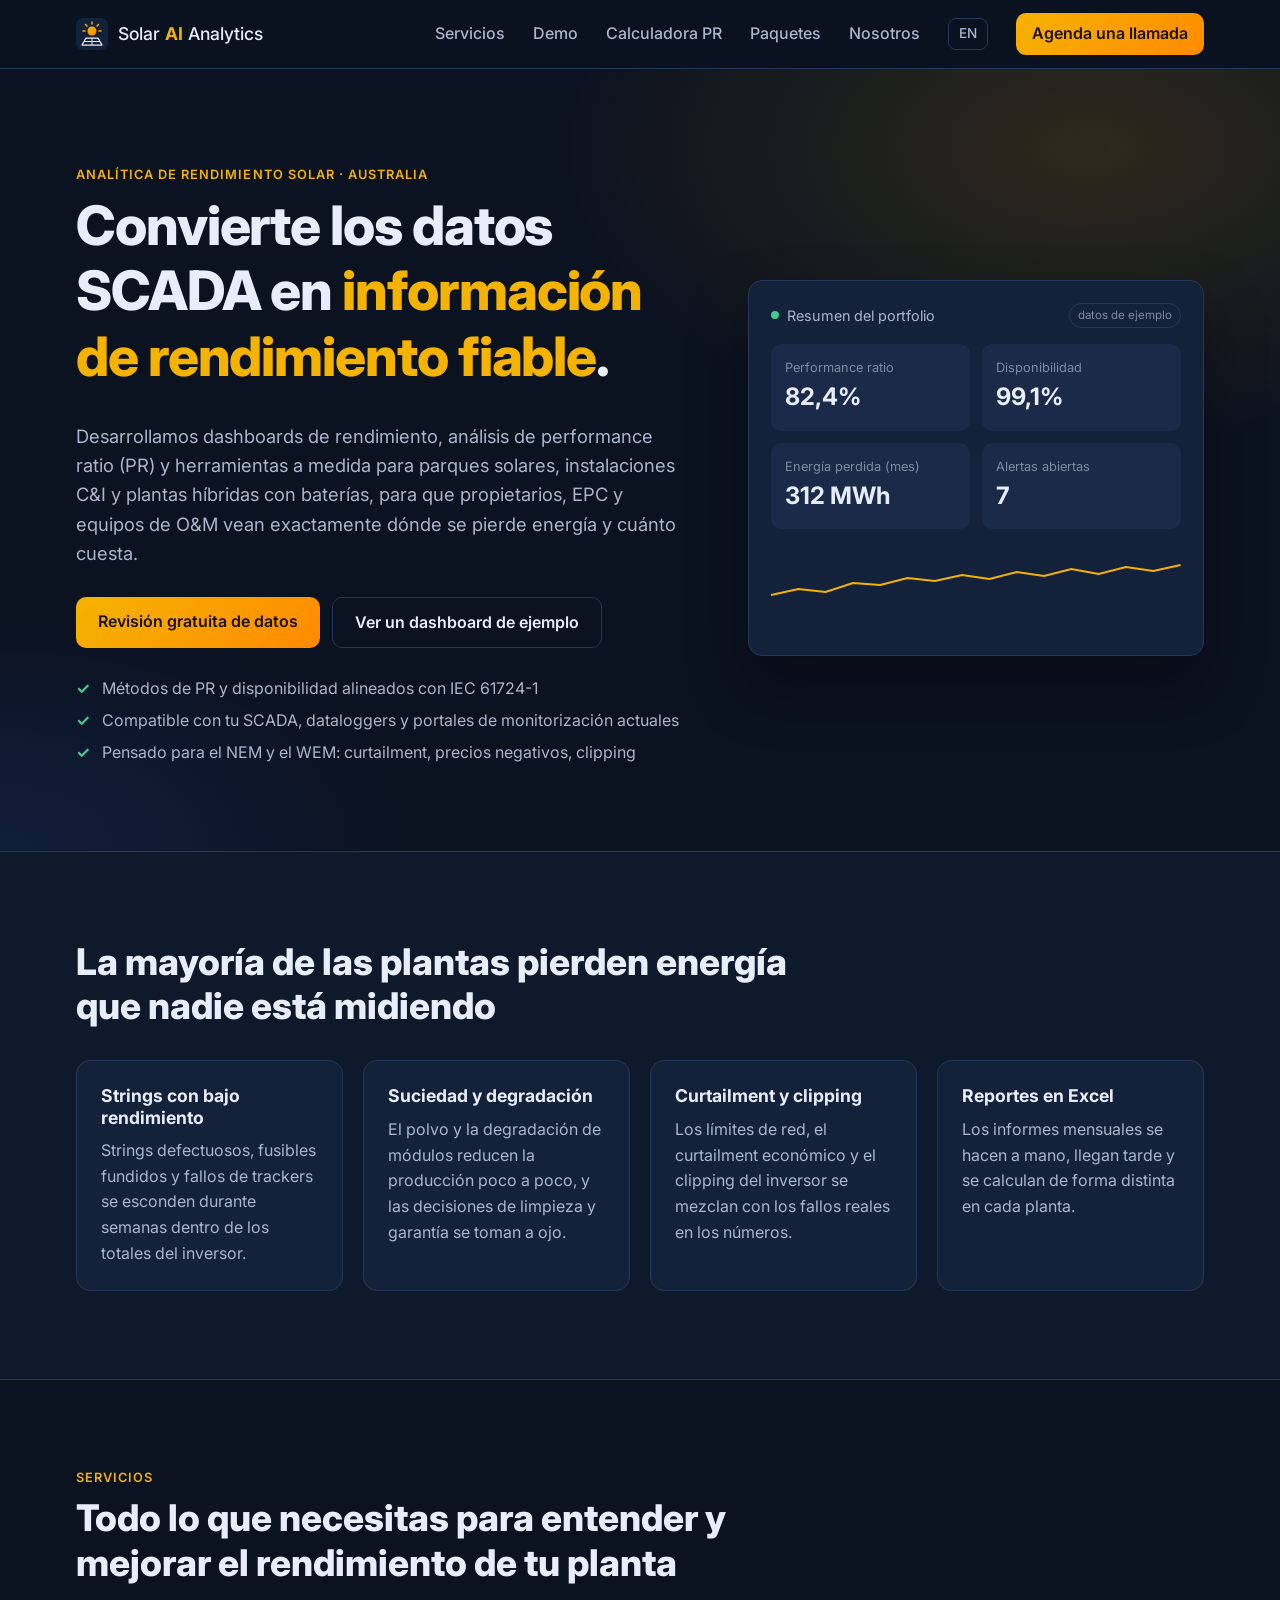
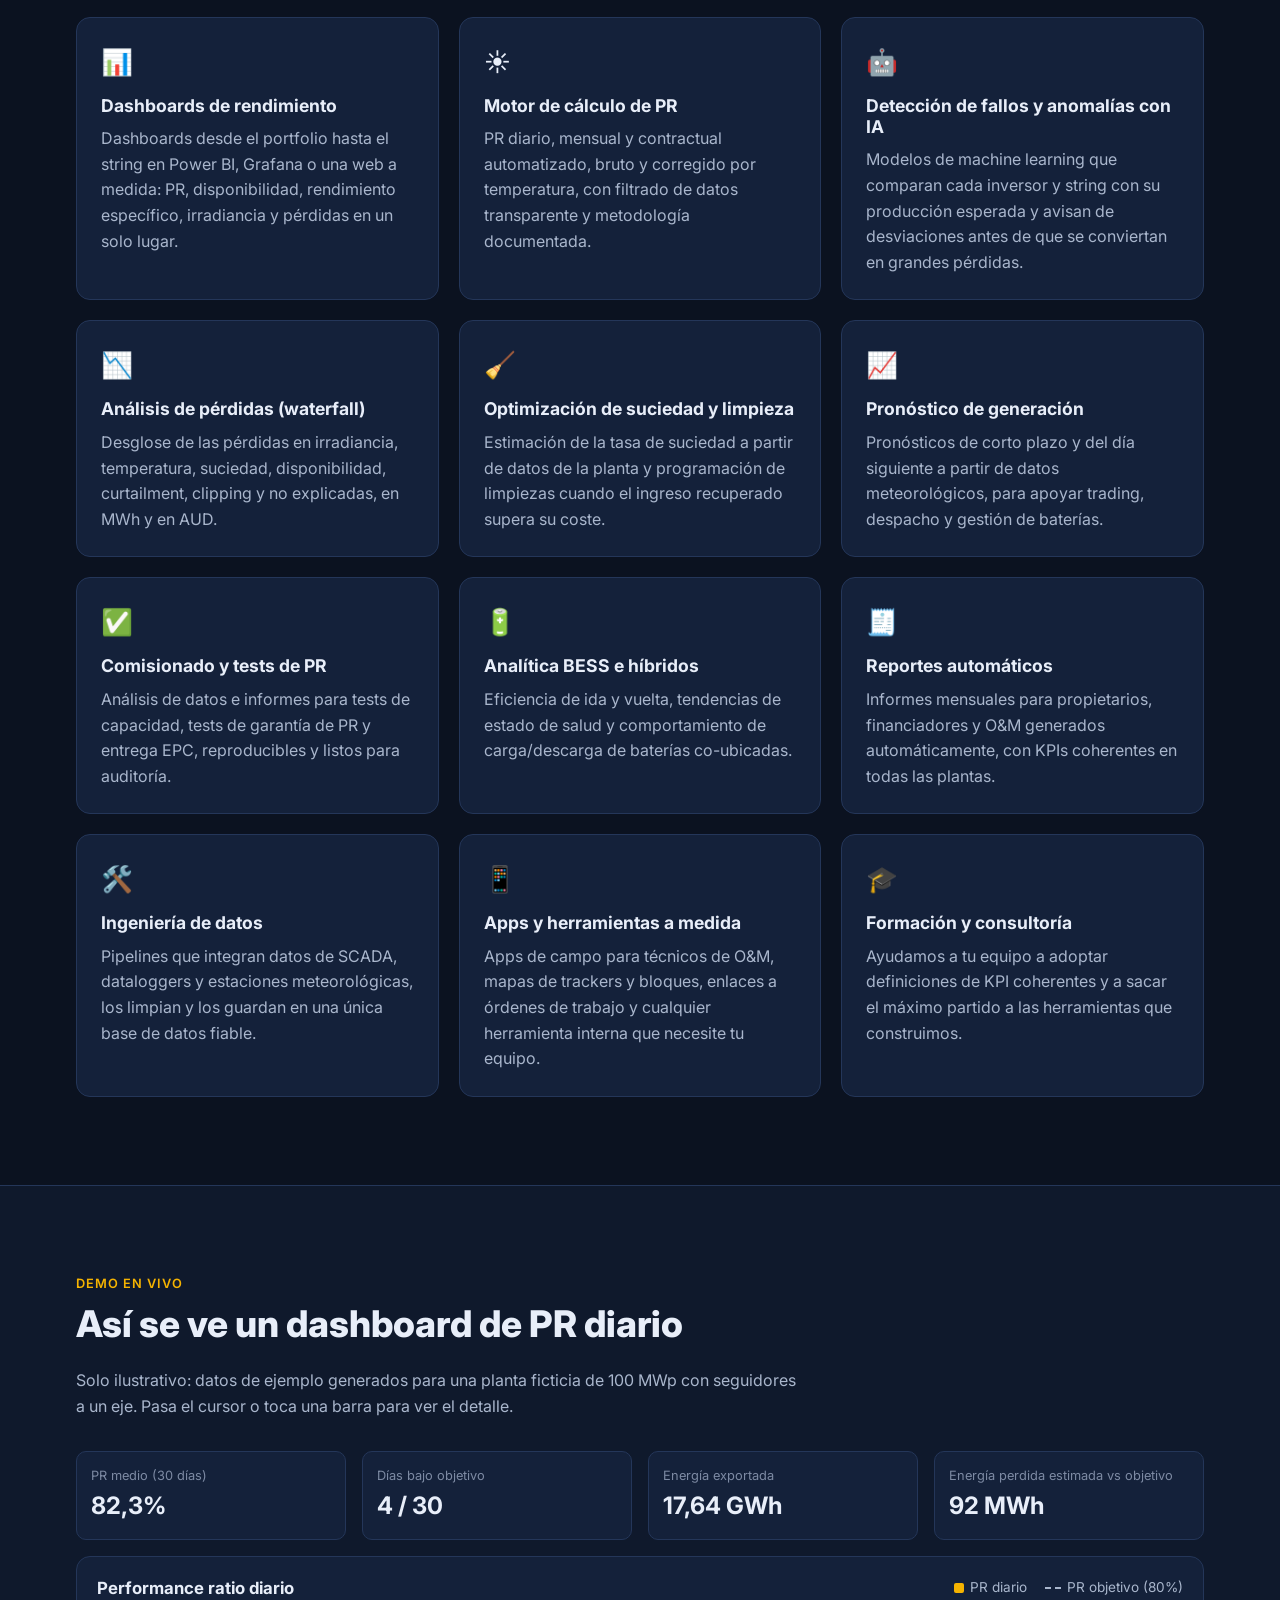
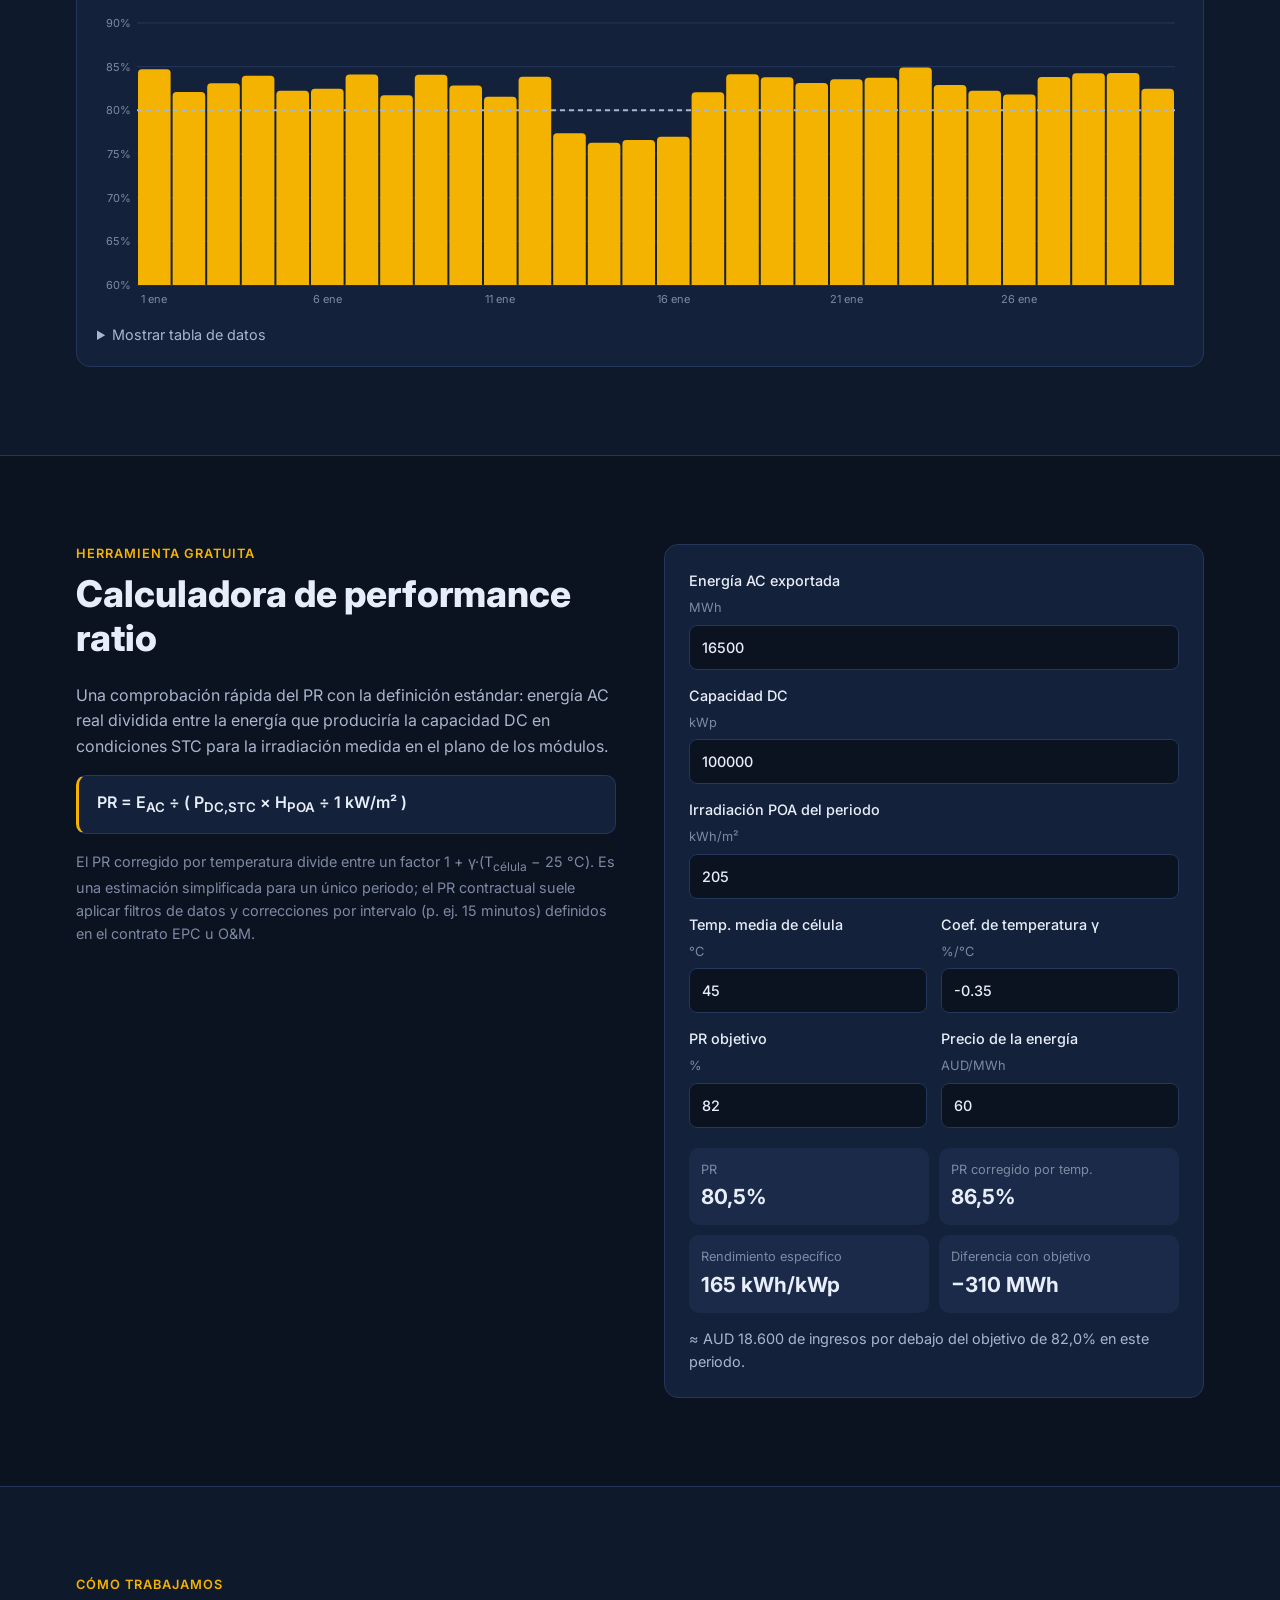
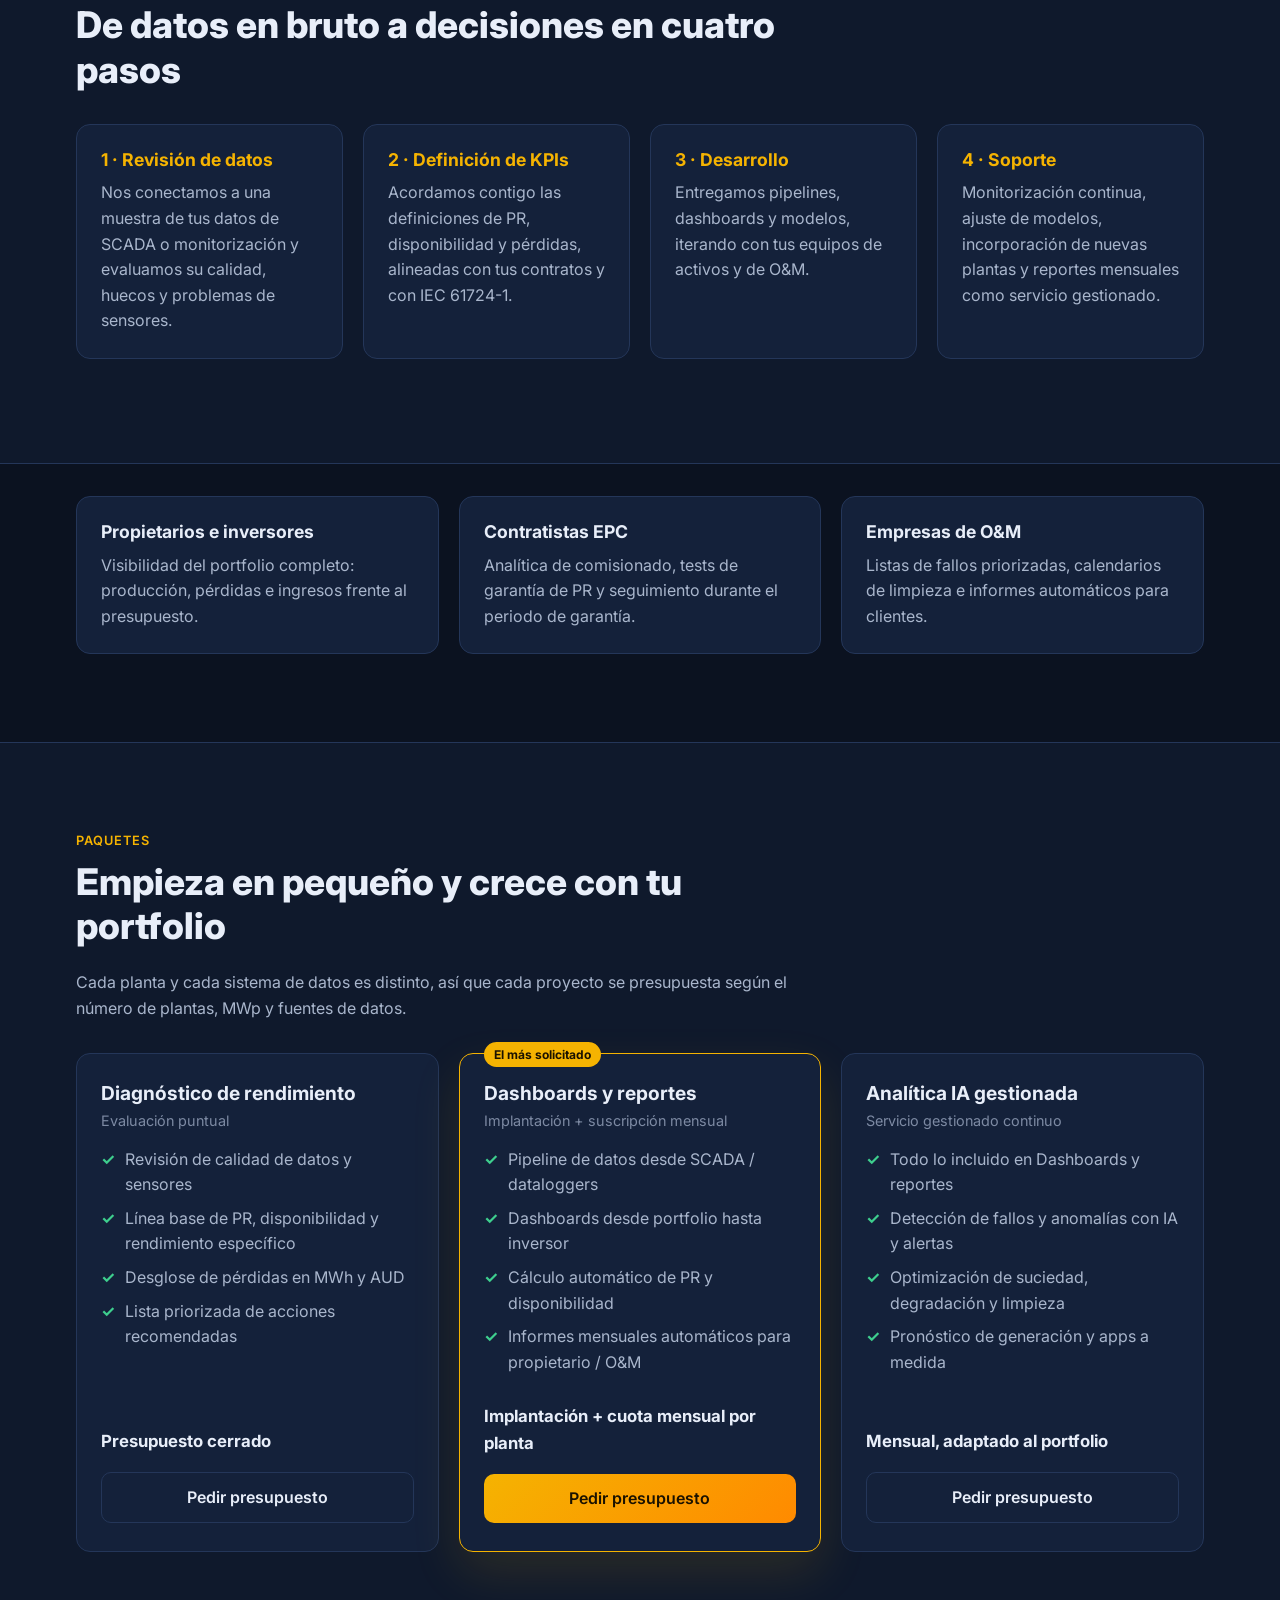
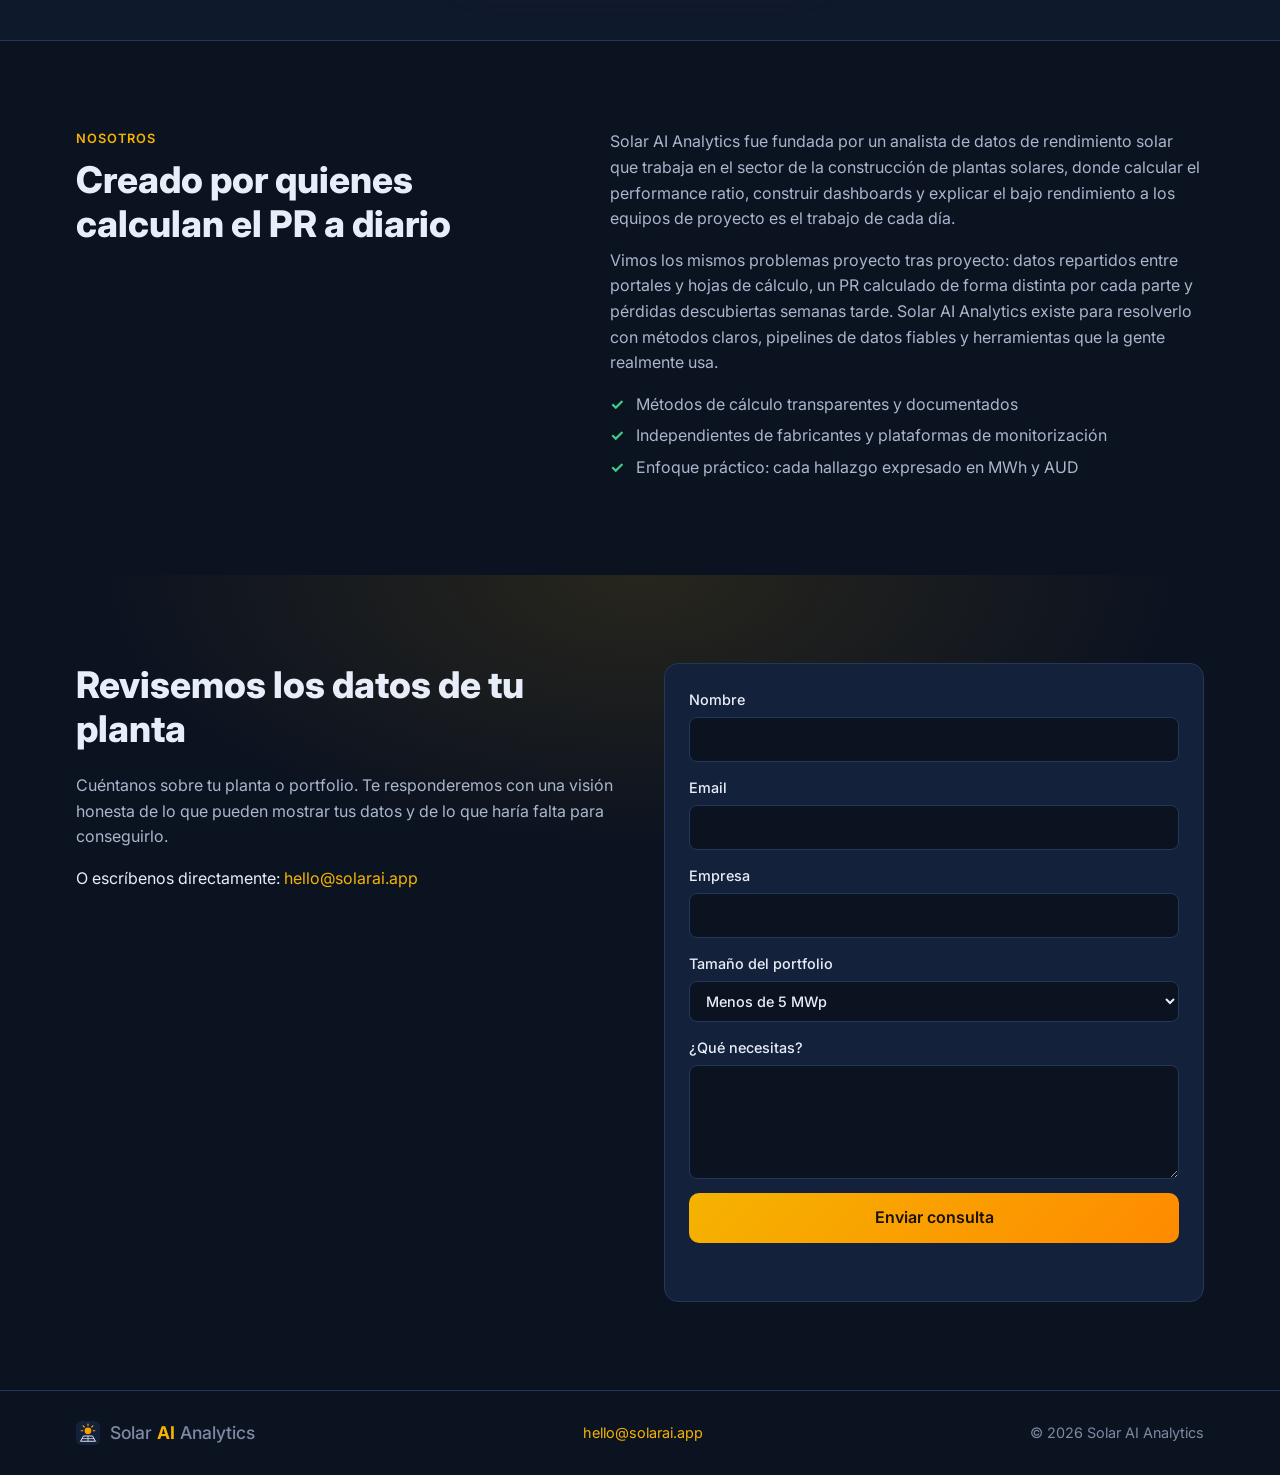
==== es/index.html @ 9a40f152 "Add packages, about section, Spanish version and contact email - Packages (Health Check, Dashboards " ====
<!DOCTYPE html>
<html lang="es">
<head>
  <meta charset="UTF-8">
  <meta name="viewport" content="width=device-width, initial-scale=1.0">
  <title>Solar AI Analytics — Inteligencia de rendimiento para plantas solares</title>
  <meta name="description" content="Solar AI Analytics desarrolla dashboards de rendimiento, análisis de performance ratio (PR) y aplicaciones a medida para plantas solares en Australia.">
  <link rel="icon" href="../assets/favicon.svg" type="image/svg+xml">
  <link rel="preconnect" href="https://fonts.googleapis.com">
  <link rel="preconnect" href="https://fonts.gstatic.com" crossorigin>
  <link href="https://fonts.googleapis.com/css2?family=Inter:wght@400;500;600;700;800&display=swap" rel="stylesheet">
  <link rel="alternate" hreflang="en" href="../">
  <link rel="stylesheet" href="../css/styles.css">
</head>
<body>
  <header class="site-header">
    <div class="container nav">
      <a href="#top" class="brand" aria-label="Inicio Solar AI Analytics">
        <img src="../assets/favicon.svg" alt="" width="32" height="32">
        <span>Solar <strong>AI</strong> Analytics</span>
      </a>
      <button class="nav-toggle" aria-expanded="false" aria-controls="nav-links" aria-label="Abrir menú">
        <span></span><span></span><span></span>
      </button>
      <nav id="nav-links" class="nav-links">
        <a href="#services">Servicios</a>
        <a href="#demo">Demo</a>
        <a href="#calculator">Calculadora PR</a>
        <a href="#packages">Paquetes</a>
        <a href="#about">Nosotros</a>
        <a href="../" class="lang" hreflang="en" lang="en">EN</a>
        <a href="#contact" class="btn btn-small">Agenda una llamada</a>
      </nav>
    </div>
  </header>

  <main id="top">
    <!-- HERO -->
    <section class="hero">
      <div class="container hero-grid">
        <div>
          <p class="eyebrow">Analítica de rendimiento solar · Australia</p>
          <h1>Convierte los datos SCADA en <span class="accent">información de rendimiento fiable</span>.</h1>
          <p class="lead">
            Desarrollamos dashboards de rendimiento, análisis de performance ratio (PR) y herramientas
            a medida para parques solares, instalaciones C&amp;I y plantas híbridas con baterías, para que
            propietarios, EPC y equipos de O&amp;M vean exactamente dónde se pierde energía y cuánto cuesta.
          </p>
          <div class="hero-cta">
            <a href="#contact" class="btn">Revisión gratuita de datos</a>
            <a href="#demo" class="btn btn-ghost">Ver un dashboard de ejemplo</a>
          </div>
          <ul class="hero-points">
            <li>Métodos de PR y disponibilidad alineados con IEC 61724-1</li>
            <li>Compatible con tu SCADA, dataloggers y portales de monitorización actuales</li>
            <li>Pensado para el NEM y el WEM: curtailment, precios negativos, clipping</li>
          </ul>
        </div>
        <div class="hero-card" aria-hidden="true">
          <div class="hero-card-head">
            <span class="dot"></span> Resumen del portfolio <span class="tag">datos de ejemplo</span>
          </div>
          <div class="hero-kpis">
            <div><span class="kpi-label">Performance ratio</span><span class="kpi-value">82,4%</span></div>
            <div><span class="kpi-label">Disponibilidad</span><span class="kpi-value">99,1%</span></div>
            <div><span class="kpi-label">Energía perdida (mes)</span><span class="kpi-value">312 MWh</span></div>
            <div><span class="kpi-label">Alertas abiertas</span><span class="kpi-value">7</span></div>
          </div>
          <svg class="hero-spark" viewBox="0 0 300 80" preserveAspectRatio="none">
            <polyline points="0,50 20,44 40,47 60,38 80,40 100,33 120,36 140,30 160,34 180,27 200,31 220,24 240,29 260,22 280,26 300,20" />
          </svg>
        </div>
      </div>
    </section>

    <!-- PROBLEMAS -->
    <section class="section band">
      <div class="container">
        <h2 class="section-title">La mayoría de las plantas pierden energía que nadie está midiendo</h2>
        <div class="grid grid-4">
          <div class="stat-card"><h3>Strings con bajo rendimiento</h3><p>Strings defectuosos, fusibles fundidos y fallos de trackers se esconden durante semanas dentro de los totales del inversor.</p></div>
          <div class="stat-card"><h3>Suciedad y degradación</h3><p>El polvo y la degradación de módulos reducen la producción poco a poco, y las decisiones de limpieza y garantía se toman a ojo.</p></div>
          <div class="stat-card"><h3>Curtailment y clipping</h3><p>Los límites de red, el curtailment económico y el clipping del inversor se mezclan con los fallos reales en los números.</p></div>
          <div class="stat-card"><h3>Reportes en Excel</h3><p>Los informes mensuales se hacen a mano, llegan tarde y se calculan de forma distinta en cada planta.</p></div>
        </div>
      </div>
    </section>

    <!-- SERVICIOS -->
    <section id="services" class="section">
      <div class="container">
        <p class="eyebrow">Servicios</p>
        <h2 class="section-title">Todo lo que necesitas para entender y mejorar el rendimiento de tu planta</h2>
        <div class="grid grid-3">
          <article class="service"><div class="icon">📊</div><h3>Dashboards de rendimiento</h3><p>Dashboards desde el portfolio hasta el string en Power BI, Grafana o una web a medida: PR, disponibilidad, rendimiento específico, irradiancia y pérdidas en un solo lugar.</p></article>
          <article class="service"><div class="icon">☀️</div><h3>Motor de cálculo de PR</h3><p>PR diario, mensual y contractual automatizado, bruto y corregido por temperatura, con filtrado de datos transparente y metodología documentada.</p></article>
          <article class="service"><div class="icon">🤖</div><h3>Detección de fallos y anomalías con IA</h3><p>Modelos de machine learning que comparan cada inversor y string con su producción esperada y avisan de desviaciones antes de que se conviertan en grandes pérdidas.</p></article>
          <article class="service"><div class="icon">📉</div><h3>Análisis de pérdidas (waterfall)</h3><p>Desglose de las pérdidas en irradiancia, temperatura, suciedad, disponibilidad, curtailment, clipping y no explicadas, en MWh y en AUD.</p></article>
          <article class="service"><div class="icon">🧹</div><h3>Optimización de suciedad y limpieza</h3><p>Estimación de la tasa de suciedad a partir de datos de la planta y programación de limpiezas cuando el ingreso recuperado supera su coste.</p></article>
          <article class="service"><div class="icon">📈</div><h3>Pronóstico de generación</h3><p>Pronósticos de corto plazo y del día siguiente a partir de datos meteorológicos, para apoyar trading, despacho y gestión de baterías.</p></article>
          <article class="service"><div class="icon">✅</div><h3>Comisionado y tests de PR</h3><p>Análisis de datos e informes para tests de capacidad, tests de garantía de PR y entrega EPC, reproducibles y listos para auditoría.</p></article>
          <article class="service"><div class="icon">🔋</div><h3>Analítica BESS e híbridos</h3><p>Eficiencia de ida y vuelta, tendencias de estado de salud y comportamiento de carga/descarga de baterías co-ubicadas.</p></article>
          <article class="service"><div class="icon">🧾</div><h3>Reportes automáticos</h3><p>Informes mensuales para propietarios, financiadores y O&amp;M generados automáticamente, con KPIs coherentes en todas las plantas.</p></article>
          <article class="service"><div class="icon">🛠️</div><h3>Ingeniería de datos</h3><p>Pipelines que integran datos de SCADA, dataloggers y estaciones meteorológicas, los limpian y los guardan en una única base de datos fiable.</p></article>
          <article class="service"><div class="icon">📱</div><h3>Apps y herramientas a medida</h3><p>Apps de campo para técnicos de O&amp;M, mapas de trackers y bloques, enlaces a órdenes de trabajo y cualquier herramienta interna que necesite tu equipo.</p></article>
          <article class="service"><div class="icon">🎓</div><h3>Formación y consultoría</h3><p>Ayudamos a tu equipo a adoptar definiciones de KPI coherentes y a sacar el máximo partido a las herramientas que construimos.</p></article>
        </div>
      </div>
    </section>

    <!-- DEMO -->
    <section id="demo" class="section band">
      <div class="container">
        <p class="eyebrow">Demo en vivo</p>
        <h2 class="section-title">Así se ve un dashboard de PR diario</h2>
        <p class="section-sub">Solo ilustrativo: datos de ejemplo generados para una planta ficticia de 100&nbsp;MWp con seguidores a un eje. Pasa el cursor o toca una barra para ver el detalle.</p>

        <div class="dashboard">
          <div class="dash-kpis">
            <div class="kpi"><span class="kpi-label">PR medio (30 días)</span><span class="kpi-value" id="kpi-pr">–</span></div>
            <div class="kpi"><span class="kpi-label">Días bajo objetivo</span><span class="kpi-value" id="kpi-below">–</span></div>
            <div class="kpi"><span class="kpi-label">Energía exportada</span><span class="kpi-value" id="kpi-energy">–</span></div>
            <div class="kpi"><span class="kpi-label">Energía perdida estimada vs objetivo</span><span class="kpi-value" id="kpi-lost">–</span></div>
          </div>
          <div class="chart-card">
            <div class="chart-head">
              <h3>Performance ratio diario</h3>
              <div class="chart-legend">
                <span><i class="sw sw-bar"></i> PR diario</span>
                <span><i class="sw sw-line"></i> PR objetivo (80%)</span>
              </div>
            </div>
            <div class="chart-wrap">
              <svg id="pr-chart" role="img" aria-label="Gráfico de barras del performance ratio diario durante 30 días, con una línea de objetivo del 80%"></svg>
              <div id="chart-tip" class="chart-tip" hidden></div>
            </div>
            <details class="table-view">
              <summary>Mostrar tabla de datos</summary>
              <div class="table-scroll"><table id="pr-table"><thead><tr><th>Día</th><th>Irradiación POA (kWh/m²)</th><th>Energía (MWh)</th><th>PR</th></tr></thead><tbody></tbody></table></div>
            </details>
          </div>
        </div>
      </div>
    </section>

    <!-- CALCULADORA -->
    <section id="calculator" class="section">
      <div class="container calc-grid">
        <div>
          <p class="eyebrow">Herramienta gratuita</p>
          <h2 class="section-title">Calculadora de performance ratio</h2>
          <p class="section-sub">Una comprobación rápida del PR con la definición estándar: energía AC real dividida entre la energía que produciría la capacidad DC en condiciones STC para la irradiación medida en el plano de los módulos.</p>
          <div class="formula">
            PR = E<sub>AC</sub> ÷ ( P<sub>DC,STC</sub> × H<sub>POA</sub> ÷ 1&nbsp;kW/m² )
          </div>
          <p class="note">El PR corregido por temperatura divide entre un factor 1 + γ·(T<sub>célula</sub> − 25&nbsp;°C). Es una estimación simplificada para un único periodo; el PR contractual suele aplicar filtros de datos y correcciones por intervalo (p. ej. 15 minutos) definidos en el contrato EPC u O&amp;M.</p>
        </div>
        <form id="pr-form" class="calc-card" novalidate>
          <label>Energía AC exportada <span>MWh</span>
            <input type="number" id="c-energy" value="16500" min="0" step="any" required></label>
          <label>Capacidad DC <span>kWp</span>
            <input type="number" id="c-cap" value="100000" min="0" step="any" required></label>
          <label>Irradiación POA del periodo <span>kWh/m²</span>
            <input type="number" id="c-irr" value="205" min="0" step="any" required></label>
          <div class="row-2">
            <label>Temp. media de célula <span>°C</span>
              <input type="number" id="c-temp" value="45" step="any"></label>
            <label>Coef. de temperatura γ <span>%/°C</span>
              <input type="number" id="c-gamma" value="-0.35" step="any"></label>
          </div>
          <div class="row-2">
            <label>PR objetivo <span>%</span>
              <input type="number" id="c-target" value="82" min="0" max="100" step="any"></label>
            <label>Precio de la energía <span>AUD/MWh</span>
              <input type="number" id="c-price" value="60" min="0" step="any"></label>
          </div>
          <div class="calc-results" aria-live="polite">
            <div><span>PR</span><strong id="r-pr">–</strong></div>
            <div><span>PR corregido por temp.</span><strong id="r-prc">–</strong></div>
            <div><span>Rendimiento específico</span><strong id="r-yield">–</strong></div>
            <div><span>Diferencia con objetivo</span><strong id="r-gap">–</strong></div>
          </div>
          <p class="calc-msg" id="r-msg"></p>
        </form>
      </div>
    </section>

    <!-- PROCESO -->
    <section id="process" class="section band">
      <div class="container">
        <p class="eyebrow">Cómo trabajamos</p>
        <h2 class="section-title">De datos en bruto a decisiones en cuatro pasos</h2>
        <ol class="steps">
          <li><h3>1 · Revisión de datos</h3><p>Nos conectamos a una muestra de tus datos de SCADA o monitorización y evaluamos su calidad, huecos y problemas de sensores.</p></li>
          <li><h3>2 · Definición de KPIs</h3><p>Acordamos contigo las definiciones de PR, disponibilidad y pérdidas, alineadas con tus contratos y con IEC 61724-1.</p></li>
          <li><h3>3 · Desarrollo</h3><p>Entregamos pipelines, dashboards y modelos, iterando con tus equipos de activos y de O&amp;M.</p></li>
          <li><h3>4 · Soporte</h3><p>Monitorización continua, ajuste de modelos, incorporación de nuevas plantas y reportes mensuales como servicio gestionado.</p></li>
        </ol>
      </div>
    </section>

    <!-- A QUIÉN -->
    <section class="section who">
      <div class="container grid grid-3">
        <div class="audience"><h3>Propietarios e inversores</h3><p>Visibilidad del portfolio completo: producción, pérdidas e ingresos frente al presupuesto.</p></div>
        <div class="audience"><h3>Contratistas EPC</h3><p>Analítica de comisionado, tests de garantía de PR y seguimiento durante el periodo de garantía.</p></div>
        <div class="audience"><h3>Empresas de O&amp;M</h3><p>Listas de fallos priorizadas, calendarios de limpieza e informes automáticos para clientes.</p></div>
      </div>
    </section>

    <!-- PAQUETES -->
    <section id="packages" class="section band">
      <div class="container">
        <p class="eyebrow">Paquetes</p>
        <h2 class="section-title">Empieza en pequeño y crece con tu portfolio</h2>
        <p class="section-sub">Cada planta y cada sistema de datos es distinto, así que cada proyecto se presupuesta según el número de plantas, MWp y fuentes de datos.</p>
        <div class="grid grid-3 packages">
          <article class="package">
            <h3>Diagnóstico de rendimiento</h3>
            <p class="pkg-type">Evaluación puntual</p>
            <ul>
              <li>Revisión de calidad de datos y sensores</li>
              <li>Línea base de PR, disponibilidad y rendimiento específico</li>
              <li>Desglose de pérdidas en MWh y AUD</li>
              <li>Lista priorizada de acciones recomendadas</li>
            </ul>
            <p class="pkg-price">Presupuesto cerrado</p>
            <a href="#contact" class="btn btn-ghost">Pedir presupuesto</a>
          </article>
          <article class="package featured">
            <span class="badge">El más solicitado</span>
            <h3>Dashboards y reportes</h3>
            <p class="pkg-type">Implantación + suscripción mensual</p>
            <ul>
              <li>Pipeline de datos desde SCADA / dataloggers</li>
              <li>Dashboards desde portfolio hasta inversor</li>
              <li>Cálculo automático de PR y disponibilidad</li>
              <li>Informes mensuales automáticos para propietario / O&amp;M</li>
            </ul>
            <p class="pkg-price">Implantación + cuota mensual por planta</p>
            <a href="#contact" class="btn">Pedir presupuesto</a>
          </article>
          <article class="package">
            <h3>Analítica IA gestionada</h3>
            <p class="pkg-type">Servicio gestionado continuo</p>
            <ul>
              <li>Todo lo incluido en Dashboards y reportes</li>
              <li>Detección de fallos y anomalías con IA y alertas</li>
              <li>Optimización de suciedad, degradación y limpieza</li>
              <li>Pronóstico de generación y apps a medida</li>
            </ul>
            <p class="pkg-price">Mensual, adaptado al portfolio</p>
            <a href="#contact" class="btn btn-ghost">Pedir presupuesto</a>
          </article>
        </div>
      </div>
    </section>

    <!-- NOSOTROS -->
    <section id="about" class="section">
      <div class="container about-grid">
        <div>
          <p class="eyebrow">Nosotros</p>
          <h2 class="section-title">Creado por quienes calculan el PR a diario</h2>
        </div>
        <div class="about-text">
          <p>Solar AI Analytics fue fundada por un analista de datos de rendimiento solar que trabaja en el sector de la construcción de plantas solares, donde calcular el performance ratio, construir dashboards y explicar el bajo rendimiento a los equipos de proyecto es el trabajo de cada día.</p>
          <p>Vimos los mismos problemas proyecto tras proyecto: datos repartidos entre portales y hojas de cálculo, un PR calculado de forma distinta por cada parte y pérdidas descubiertas semanas tarde. Solar AI Analytics existe para resolverlo con métodos claros, pipelines de datos fiables y herramientas que la gente realmente usa.</p>
          <ul class="hero-points">
            <li>Métodos de cálculo transparentes y documentados</li>
            <li>Independientes de fabricantes y plataformas de monitorización</li>
            <li>Enfoque práctico: cada hallazgo expresado en MWh y AUD</li>
          </ul>
        </div>
      </div>
    </section>

    <!-- CONTACTO -->
    <section id="contact" class="section cta">
      <div class="container contact-grid">
        <div>
          <h2 class="section-title">Revisemos los datos de tu planta</h2>
          <p class="section-sub">Cuéntanos sobre tu planta o portfolio. Te responderemos con una visión honesta de lo que pueden mostrar tus datos y de lo que haría falta para conseguirlo.</p>
          <p class="contact-direct">O escríbenos directamente: <a href="mailto:hello@solarai.app">hello@solarai.app</a></p>
        </div>
        <form id="contact-form" class="calc-card">
          <label>Nombre<input type="text" name="name" required autocomplete="name"></label>
          <label>Email<input type="email" name="email" required autocomplete="email"></label>
          <label>Empresa<input type="text" name="company" autocomplete="organization"></label>
          <label>Tamaño del portfolio
            <select name="size">
              <option>Menos de 5 MWp</option>
              <option>5 – 50 MWp</option>
              <option>50 – 200 MWp</option>
              <option>Más de 200 MWp</option>
            </select>
          </label>
          <label>¿Qué necesitas?<textarea name="message" rows="4"></textarea></label>
          <button type="submit" class="btn">Enviar consulta</button>
          <p class="calc-msg" id="contact-msg"></p>
        </form>
      </div>
    </section>
  </main>

  <footer class="site-footer">
    <div class="container footer-grid">
      <div class="brand"><img src="../assets/favicon.svg" alt="" width="24" height="24"><span>Solar <strong>AI</strong> Analytics</span></div>
      <p><a href="mailto:hello@solarai.app">hello@solarai.app</a></p>
      <p>© <span id="year"></span> Solar AI Analytics</p>
    </div>
  </footer>

  <script src="../js/main.js"></script>
</body>
</html>
---- css/styles.css ----
:root {
  --bg: #0b1220;
  --bg-alt: #0f192c;
  --surface: #14213a;
  --surface-2: #1a2a48;
  --border: #243659;
  --text: #e8eef9;
  --text-2: #a9b6cc;
  --muted: #7d8aa3;
  --accent: #f5b301;
  --accent-2: #ff8a00;
  --good: #3ecf8e;
  --bad: #ff6b6b;
  --radius: 14px;
  --maxw: 1160px;
}

* { box-sizing: border-box; }
html { scroll-behavior: smooth; }
body {
  margin: 0;
  font-family: "Inter", system-ui, -apple-system, "Segoe UI", Roboto, sans-serif;
  background: var(--bg);
  color: var(--text);
  line-height: 1.6;
  -webkit-font-smoothing: antialiased;
}
img { max-width: 100%; display: block; }
a { color: inherit; text-decoration: none; }
h1, h2, h3 { line-height: 1.2; margin: 0 0 .6em; }
p { margin: 0 0 1em; }

.container { max-width: var(--maxw); margin: 0 auto; padding: 0 16px; }
.accent { color: var(--accent); }
.eyebrow { color: var(--accent); font-weight: 600; letter-spacing: .08em; text-transform: uppercase; font-size: .8rem; margin-bottom: .6em; }
.section { padding: 88px 0; }
.band { background: var(--bg-alt); border-top: 1px solid var(--border); border-bottom: 1px solid var(--border); }
.section-title { font-size: clamp(1.6rem, 3vw, 2.3rem); font-weight: 800; max-width: 760px; }
.section-sub { color: var(--text-2); max-width: 720px; }

/* Buttons */
.btn {
  display: inline-block; border: 0; cursor: pointer; font: inherit; font-weight: 600;
  background: linear-gradient(135deg, var(--accent), var(--accent-2));
  color: #1a1200; padding: 12px 22px; border-radius: 10px;
  transition: transform .15s ease, box-shadow .15s ease;
}
.btn:hover { transform: translateY(-1px); box-shadow: 0 8px 24px rgba(245,179,1,.25); }
.btn-ghost { background: transparent; color: var(--text); border: 1px solid var(--border); }
.btn-ghost:hover { border-color: var(--accent); box-shadow: none; }
.btn-small { padding: 8px 16px; }

/* Header */
.site-header { position: sticky; top: 0; z-index: 50; background: rgba(11,18,32,.85); backdrop-filter: blur(10px); border-bottom: 1px solid var(--border); }
.nav { display: flex; align-items: center; justify-content: space-between; height: 68px; }
.brand { display: flex; align-items: center; gap: 10px; font-size: 1.1rem; font-weight: 500; }
.brand strong { color: var(--accent); }
.nav-links { display: flex; align-items: center; gap: 28px; font-weight: 500; color: var(--text-2); }
.nav-links a:not(.btn):hover { color: var(--text); }
.nav-links .btn { color: #1a1200; }
.nav-toggle { display: none; background: none; border: 0; cursor: pointer; padding: 8px; }
.nav-toggle span { display: block; width: 22px; height: 2px; background: var(--text); margin: 5px 0; }

/* Hero */
.hero { padding: 96px 0 80px; background: radial-gradient(900px 500px at 85% 10%, rgba(245,179,1,.14), transparent 60%), radial-gradient(700px 400px at 0% 100%, rgba(62,120,255,.12), transparent 60%); }
.hero-grid { display: grid; grid-template-columns: 1.15fr .85fr; gap: 56px; align-items: center; }
.hero h1 { font-size: clamp(2rem, 4.5vw, 3.4rem); font-weight: 800; letter-spacing: -.02em; }
.lead { font-size: 1.15rem; color: var(--text-2); }
.hero-cta { display: flex; flex-wrap: wrap; gap: 12px; margin: 28px 0; }
.hero-points { list-style: none; padding: 0; margin: 0; color: var(--text-2); }
.hero-points li { padding-left: 26px; position: relative; margin-bottom: 6px; }
.hero-points li::before { content: "✓"; position: absolute; left: 0; color: var(--good); font-weight: 700; }
.hero-card { background: var(--surface); border: 1px solid var(--border); border-radius: var(--radius); padding: 22px; box-shadow: 0 30px 60px rgba(0,0,0,.35); }
.hero-card-head { display: flex; align-items: center; gap: 8px; color: var(--text-2); font-size: .9rem; margin-bottom: 16px; }
.dot { width: 8px; height: 8px; border-radius: 50%; background: var(--good); }
.tag { margin-left: auto; font-size: .72rem; border: 1px solid var(--border); border-radius: 999px; padding: 2px 8px; color: var(--muted); }
.hero-kpis { display: grid; grid-template-columns: 1fr 1fr; gap: 12px; }
.hero-kpis > div, .kpi { background: var(--surface-2); border-radius: 10px; padding: 14px; display: flex; flex-direction: column; }
.kpi-label { color: var(--muted); font-size: .8rem; }
.kpi-value { font-size: 1.5rem; font-weight: 700; }
.hero-spark { width: 100%; height: 80px; margin-top: 16px; }
.hero-spark polyline { fill: none; stroke: var(--accent); stroke-width: 2; vector-effect: non-scaling-stroke; }

/* Grids & cards */
.grid { display: grid; gap: 20px; margin-top: 32px; }
.grid-3 { grid-template-columns: repeat(3, 1fr); }
.grid-4 { grid-template-columns: repeat(4, 1fr); }
.stat-card, .service, .audience, .steps li {
  background: var(--surface); border: 1px solid var(--border); border-radius: var(--radius); padding: 24px;
}
.stat-card h3, .service h3, .audience h3, .steps h3 { font-size: 1.1rem; }
.stat-card p, .service p, .audience p, .steps p { color: var(--text-2); margin: 0; }
.service { transition: border-color .2s ease, transform .2s ease; }
.service:hover { border-color: var(--accent); transform: translateY(-2px); }
.icon { font-size: 1.6rem; margin-bottom: 12px; }
.steps { list-style: none; padding: 0; display: grid; grid-template-columns: repeat(4, 1fr); gap: 20px; margin-top: 32px; }
.steps h3 { color: var(--accent); }

/* Dashboard demo */
.dashboard { margin-top: 32px; }
.dash-kpis { display: grid; grid-template-columns: repeat(4, 1fr); gap: 16px; margin-bottom: 16px; }
.kpi { background: var(--surface); border: 1px solid var(--border); }
.chart-card { background: var(--surface); border: 1px solid var(--border); border-radius: var(--radius); padding: 20px; }
.chart-head { display: flex; flex-wrap: wrap; justify-content: space-between; align-items: center; gap: 12px; }
.chart-head h3 { margin: 0; font-size: 1.05rem; }
.chart-legend { display: flex; gap: 18px; color: var(--text-2); font-size: .85rem; }
.chart-legend span { display: inline-flex; align-items: center; gap: 6px; }
.sw { display: inline-block; }
.sw-bar { width: 10px; height: 10px; border-radius: 2px; background: var(--accent); }
.sw-line { width: 16px; height: 0; border-top: 2px dashed var(--text-2); }
.chart-wrap { position: relative; margin-top: 12px; }
#pr-chart { width: 100%; height: 300px; display: block; }
#pr-chart .grid-line { stroke: var(--border); stroke-width: 1; }
#pr-chart .axis-text { fill: var(--muted); font-size: 11px; }
#pr-chart .bar { fill: var(--accent); }
#pr-chart .bar.dim { opacity: .35; }
#pr-chart .target { stroke: var(--text-2); stroke-width: 2; stroke-dasharray: 5 4; }
#pr-chart .hit { fill: transparent; cursor: pointer; }
.chart-tip { position: absolute; pointer-events: none; background: #0a111e; border: 1px solid var(--border); border-radius: 8px; padding: 8px 10px; font-size: .82rem; white-space: nowrap; box-shadow: 0 8px 20px rgba(0,0,0,.4); transform: translate(-50%, -110%); }
.chart-tip b { display: block; margin-bottom: 2px; }
.status-good { color: var(--good); }
.status-bad { color: var(--bad); }
.table-view { margin-top: 12px; color: var(--text-2); font-size: .9rem; }
.table-view summary { cursor: pointer; }
.table-scroll { max-height: 260px; overflow: auto; margin-top: 8px; }
.table-view table { width: 100%; border-collapse: collapse; }
.table-view th, .table-view td { text-align: right; padding: 6px 10px; border-bottom: 1px solid var(--border); }
.table-view th:first-child, .table-view td:first-child { text-align: left; }

/* Calculator & forms */
.calc-grid, .contact-grid { display: grid; grid-template-columns: 1fr 1fr; gap: 48px; align-items: start; }
.formula { background: var(--surface); border: 1px solid var(--border); border-left: 3px solid var(--accent); border-radius: 10px; padding: 14px 18px; font-weight: 600; margin: 16px 0; overflow-x: auto; }
.note { color: var(--muted); font-size: .9rem; }
.calc-card { background: var(--surface); border: 1px solid var(--border); border-radius: var(--radius); padding: 24px; display: flex; flex-direction: column; gap: 14px; }
.calc-card label { display: flex; flex-direction: column; gap: 6px; font-size: .9rem; font-weight: 500; }
.calc-card label span { color: var(--muted); font-weight: 400; font-size: .8rem; }
.calc-card input, .calc-card select, .calc-card textarea {
  font: inherit; color: var(--text); background: var(--bg); border: 1px solid var(--border);
  border-radius: 8px; padding: 10px 12px; width: 100%;
}
.calc-card input:focus, .calc-card select:focus, .calc-card textarea:focus { outline: 2px solid var(--accent); outline-offset: 1px; border-color: transparent; }
.row-2 { display: grid; grid-template-columns: 1fr 1fr; gap: 14px; }
.calc-results { display: grid; grid-template-columns: 1fr 1fr; gap: 10px; margin-top: 6px; }
.calc-results div { background: var(--surface-2); border-radius: 10px; padding: 12px; display: flex; flex-direction: column; }
.calc-results span { color: var(--muted); font-size: .8rem; }
.calc-results strong { font-size: 1.3rem; }
.calc-msg { color: var(--text-2); font-size: .9rem; margin: 0; min-height: 1.4em; }

.cta { background: radial-gradient(800px 400px at 50% 0%, rgba(245,179,1,.12), transparent 70%); }

/* Footer */
.site-footer { border-top: 1px solid var(--border); padding: 28px 0; color: var(--muted); font-size: .9rem; }
.footer-grid { display: flex; flex-wrap: wrap; justify-content: space-between; align-items: center; gap: 12px; }
.footer-grid p { margin: 0; }

/* Responsive */
@media (max-width: 960px) {
  .hero-grid, .calc-grid, .contact-grid { grid-template-columns: 1fr; }
  .grid-3, .grid-4, .steps, .dash-kpis { grid-template-columns: 1fr 1fr; }
}
.nav-links a { white-space: nowrap; }
@media (max-width: 1100px) {
  .nav-toggle { display: block; }
  .nav-links {
    display: none; position: absolute; top: 68px; left: 0; right: 0; flex-direction: column; align-items: stretch;
    gap: 0; background: var(--bg); border-bottom: 1px solid var(--border); padding: 8px 16px 16px;
  }
  .nav-links.open { display: flex; }
  .nav-links a { padding: 12px 0; }
  .nav-links .lang { align-self: flex-start; padding: 4px 10px; margin: 8px 0; }
  .nav-links .btn { text-align: center; margin-top: 8px; }
}
@media (max-width: 720px) {
  .section { padding: 64px 0; }
  .hero { padding: 64px 0; }
}
@media (max-width: 560px) {
  .grid-3, .grid-4, .steps, .row-2 { grid-template-columns: 1fr; }
  .dash-kpis, .calc-results { grid-template-columns: 1fr 1fr; }
  .kpi-value { font-size: 1.2rem; }
}
@media (prefers-reduced-motion: reduce) {
  html { scroll-behavior: auto; }
  .btn, .service { transition: none; }
}

/* Language switch */
.nav-links .lang { border: 1px solid var(--border); border-radius: 8px; padding: 4px 10px; font-size: .85rem; }
.nav-links .lang:hover { border-color: var(--accent); }

/* Packages */
.package { position: relative; background: var(--surface); border: 1px solid var(--border); border-radius: var(--radius); padding: 28px 24px; display: flex; flex-direction: column; }
.package.featured { border-color: var(--accent); box-shadow: 0 20px 50px rgba(245,179,1,.12); }
.package h3 { font-size: 1.2rem; margin-bottom: 4px; }
.pkg-type { color: var(--muted); font-size: .9rem; }
.package ul { list-style: none; padding: 0; margin: 0 0 20px; color: var(--text-2); flex: 1; }
.package li { padding-left: 24px; position: relative; margin-bottom: 8px; }
.package li::before { content: "✓"; position: absolute; left: 0; color: var(--good); font-weight: 700; }
.pkg-price { font-weight: 700; font-size: 1.05rem; }
.package .btn { text-align: center; }
.badge { position: absolute; top: -12px; left: 24px; background: var(--accent); color: #1a1200; font-size: .75rem; font-weight: 700; border-radius: 999px; padding: 3px 10px; }

/* About */
.about-grid { display: grid; grid-template-columns: .9fr 1.1fr; gap: 48px; }
.about-text p { color: var(--text-2); }
.who { padding-top: 0; }
.contact-direct a, .site-footer a { color: var(--accent); }

@media (max-width: 960px) {
  .about-grid { grid-template-columns: 1fr; gap: 8px; }
  .packages { grid-template-columns: 1fr; }
}
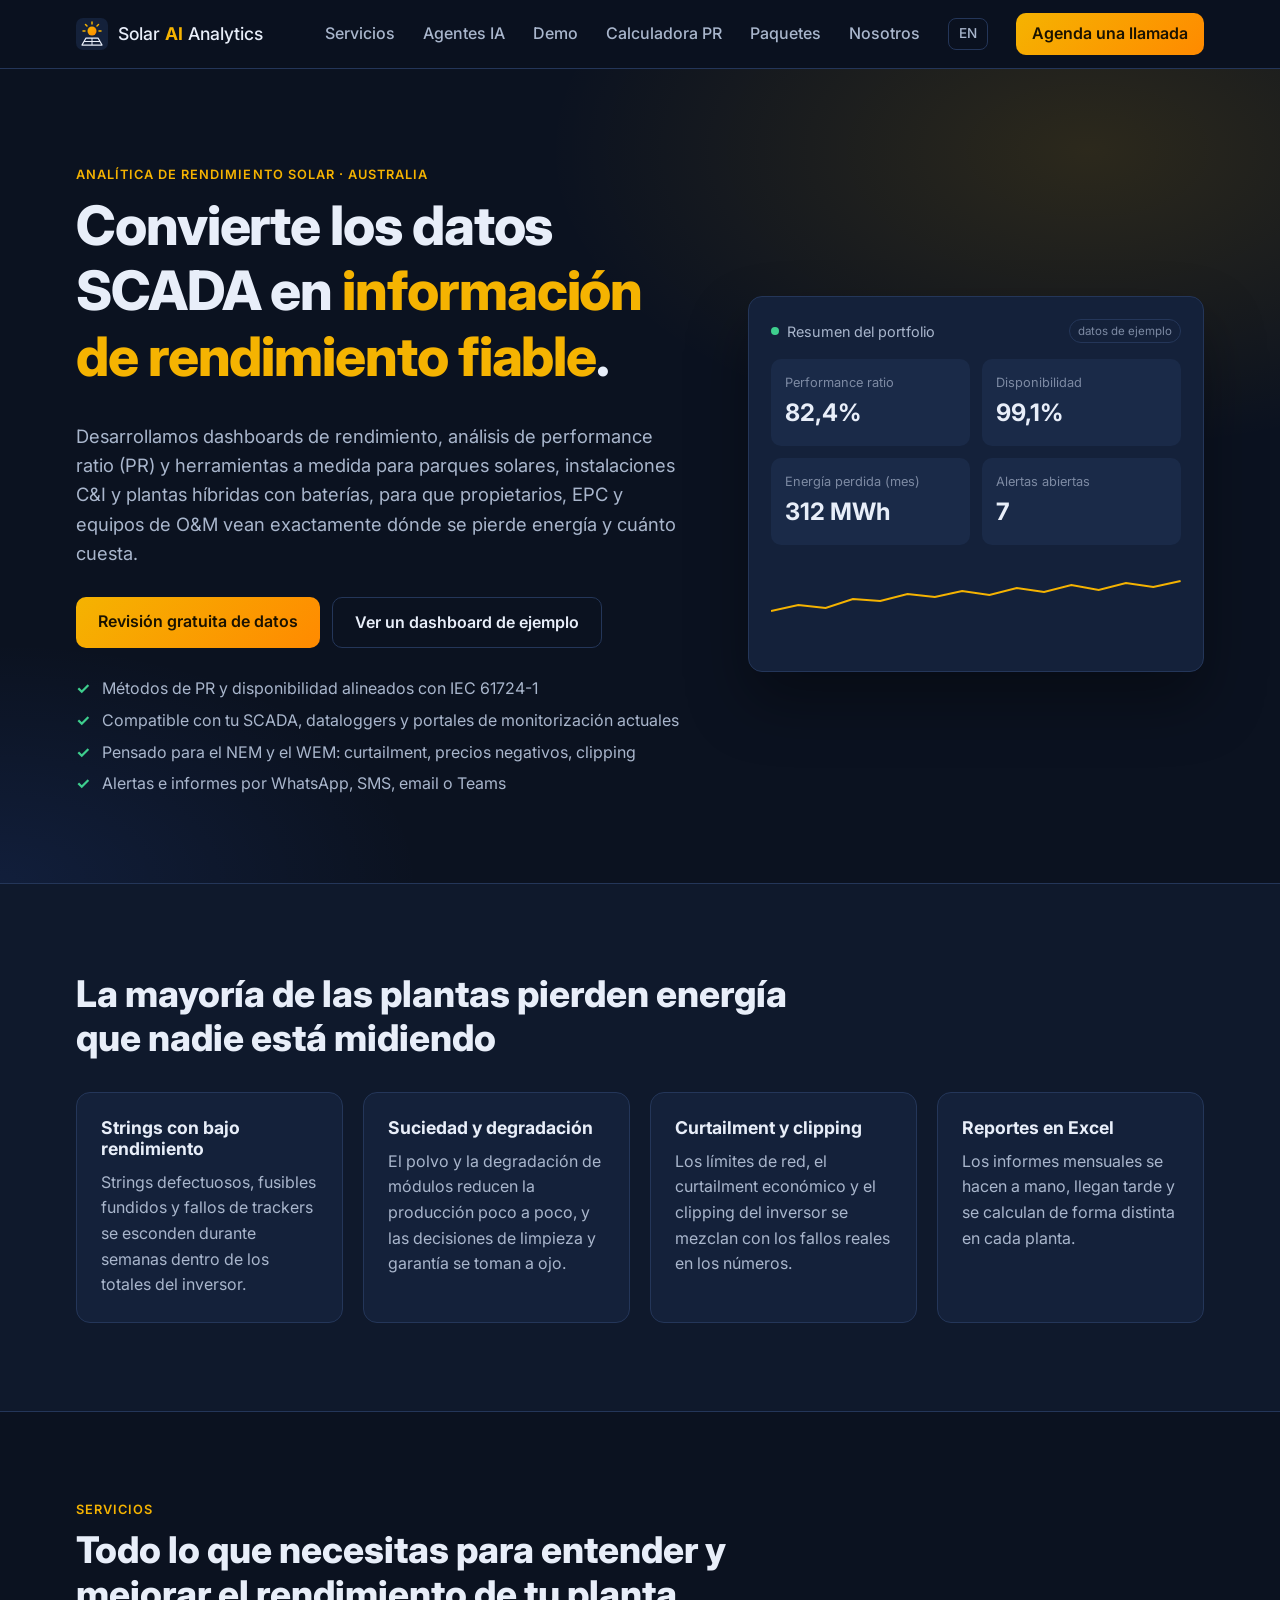
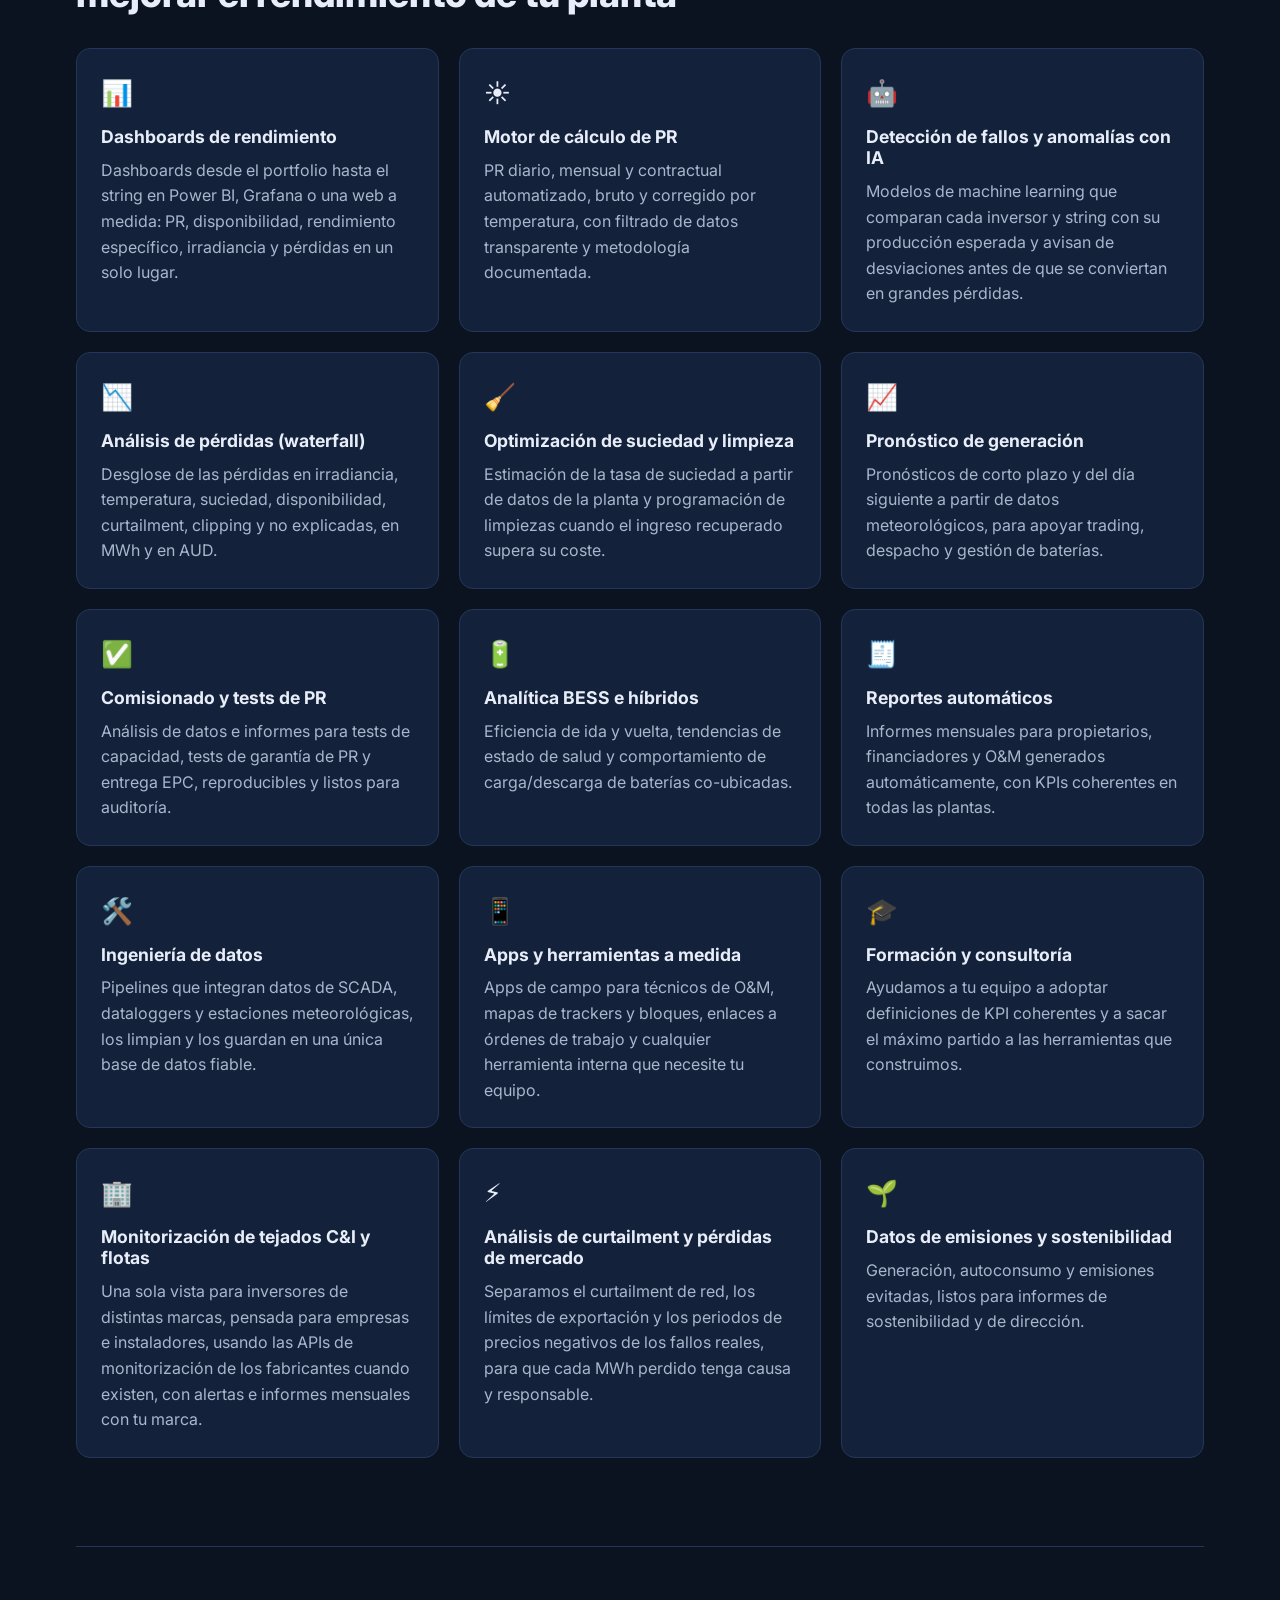
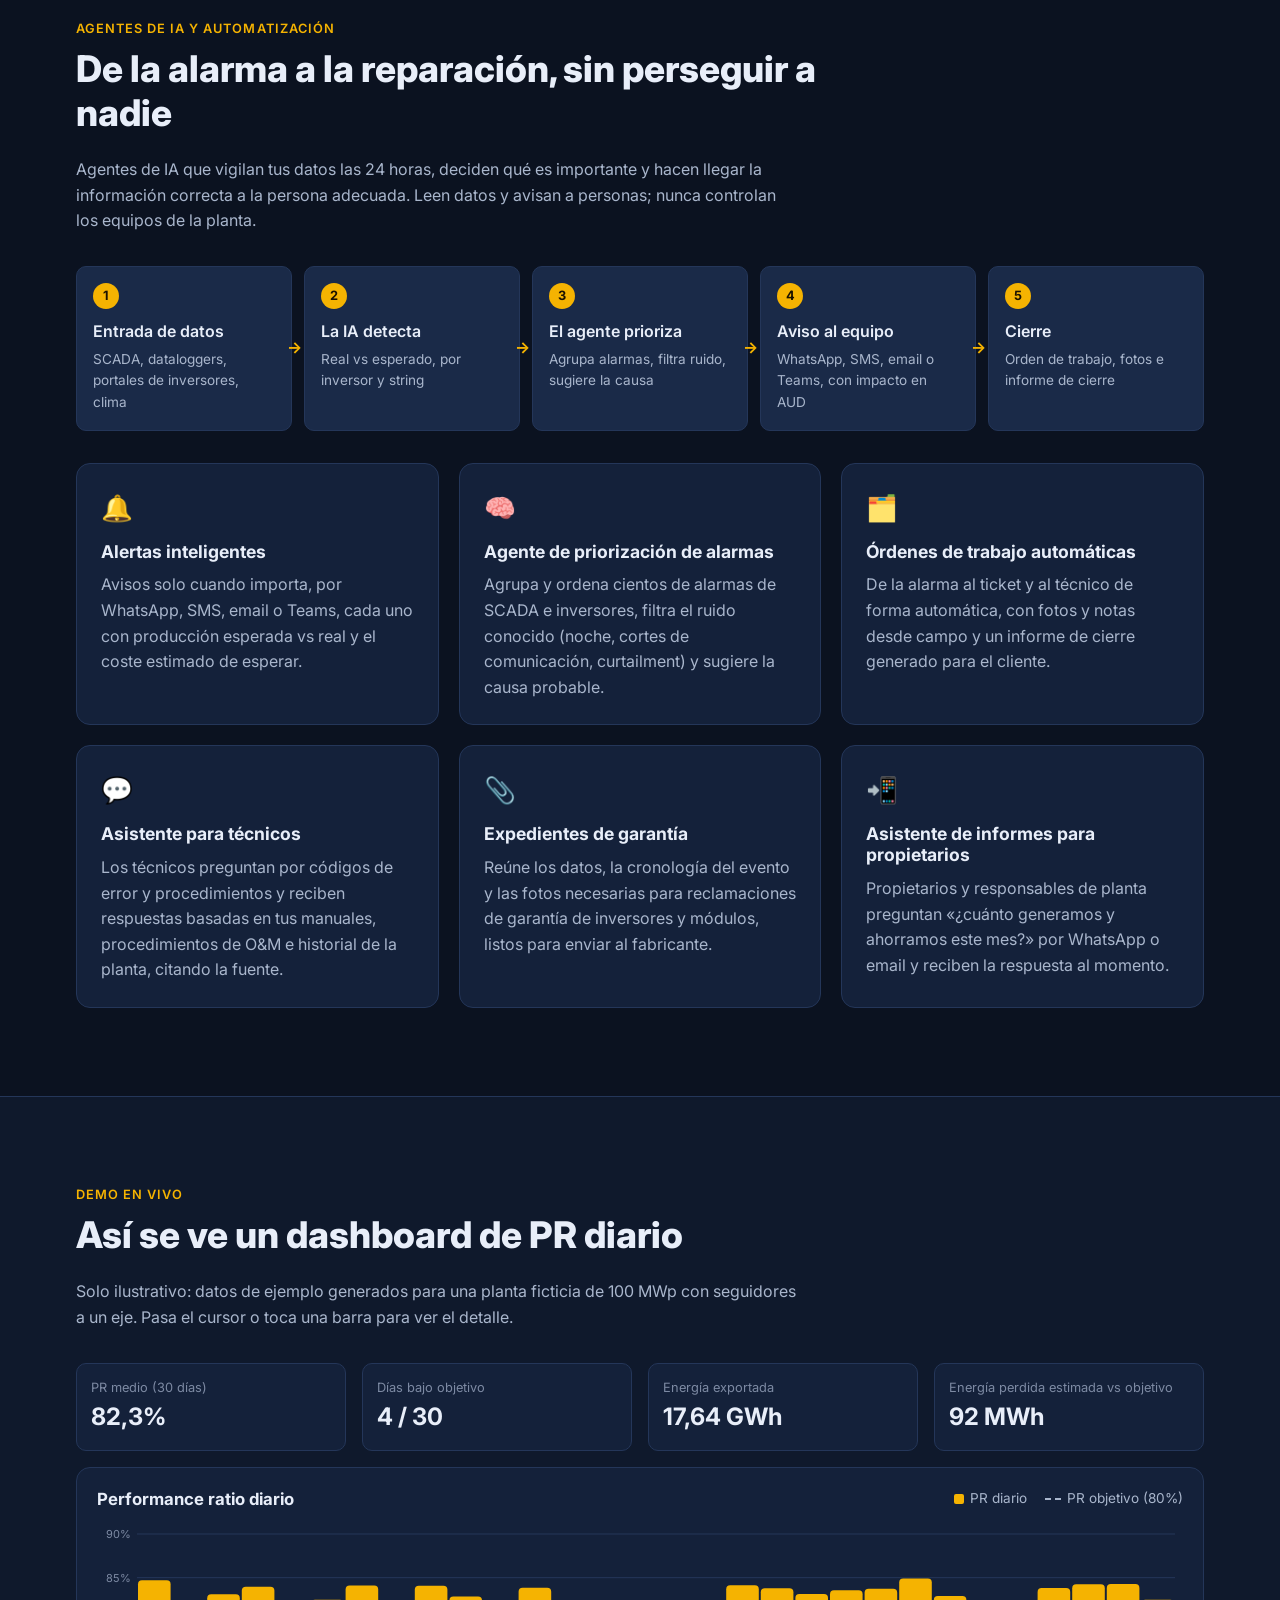
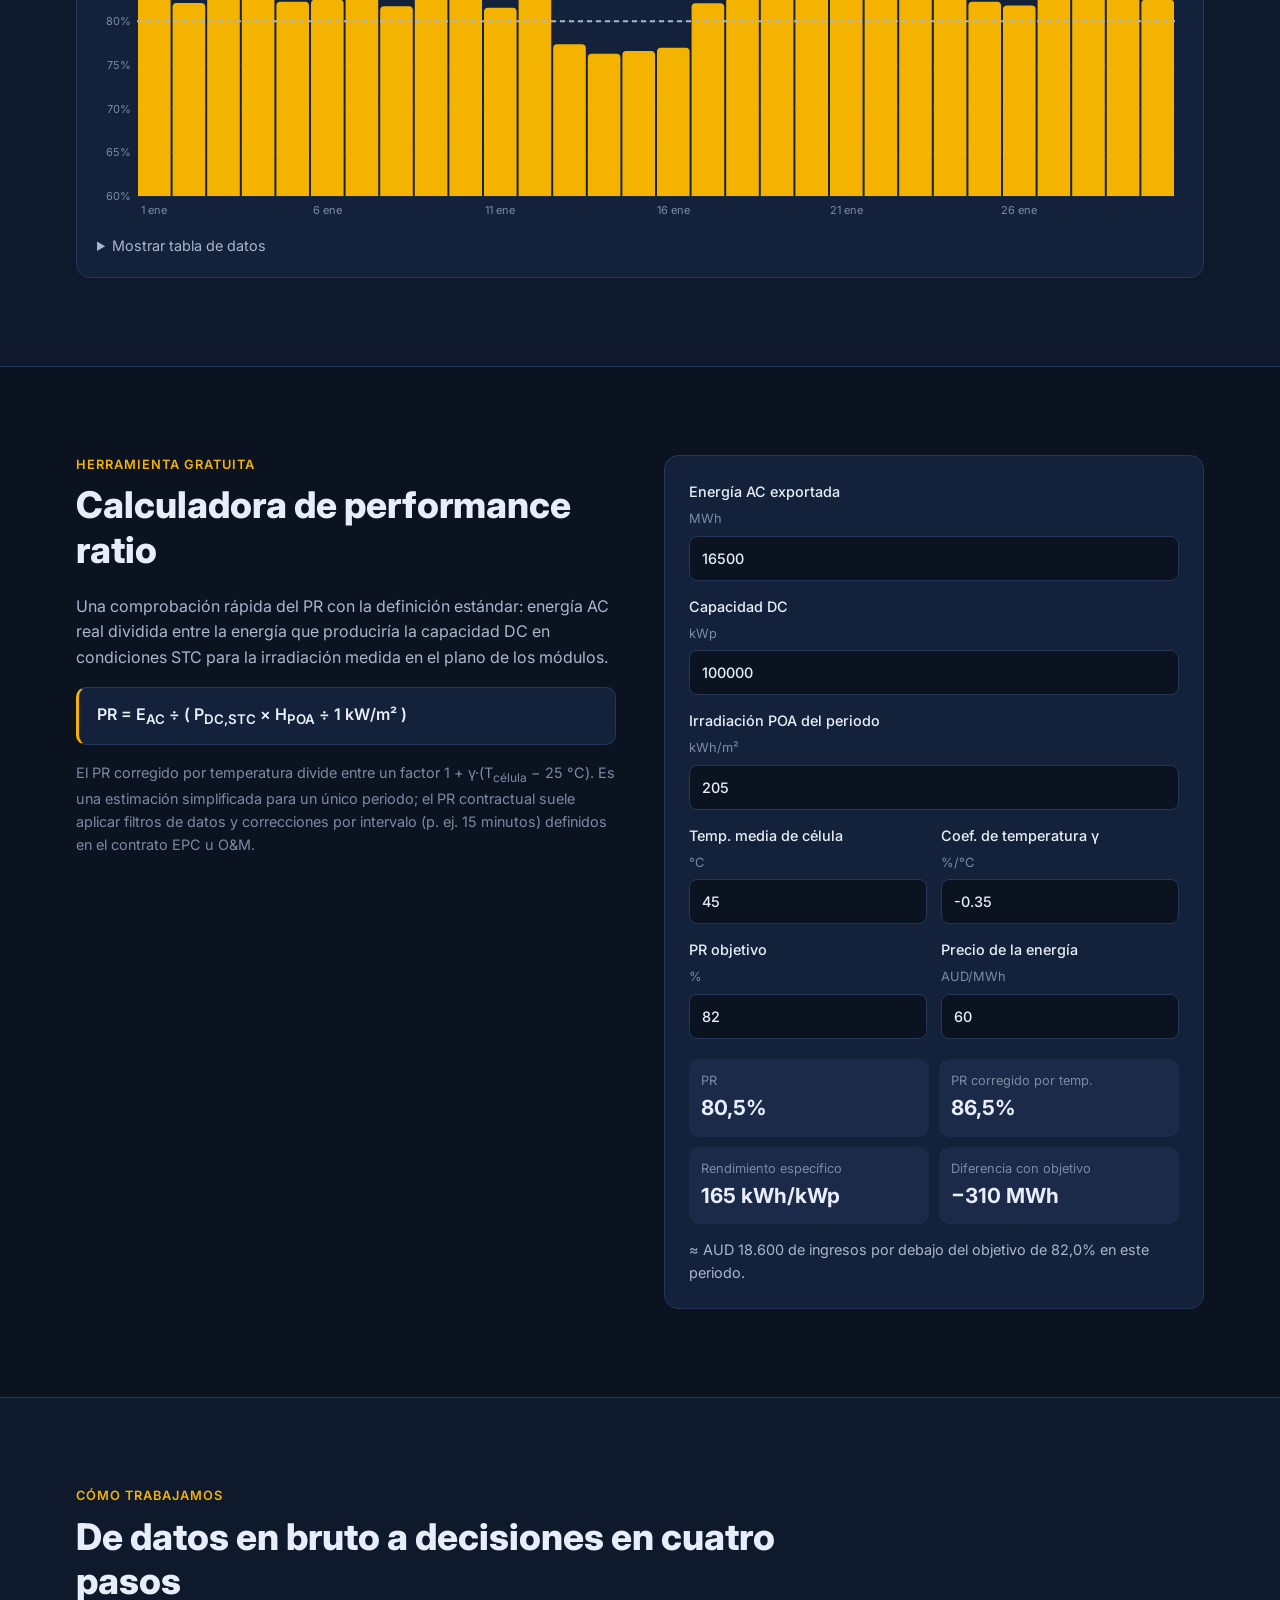
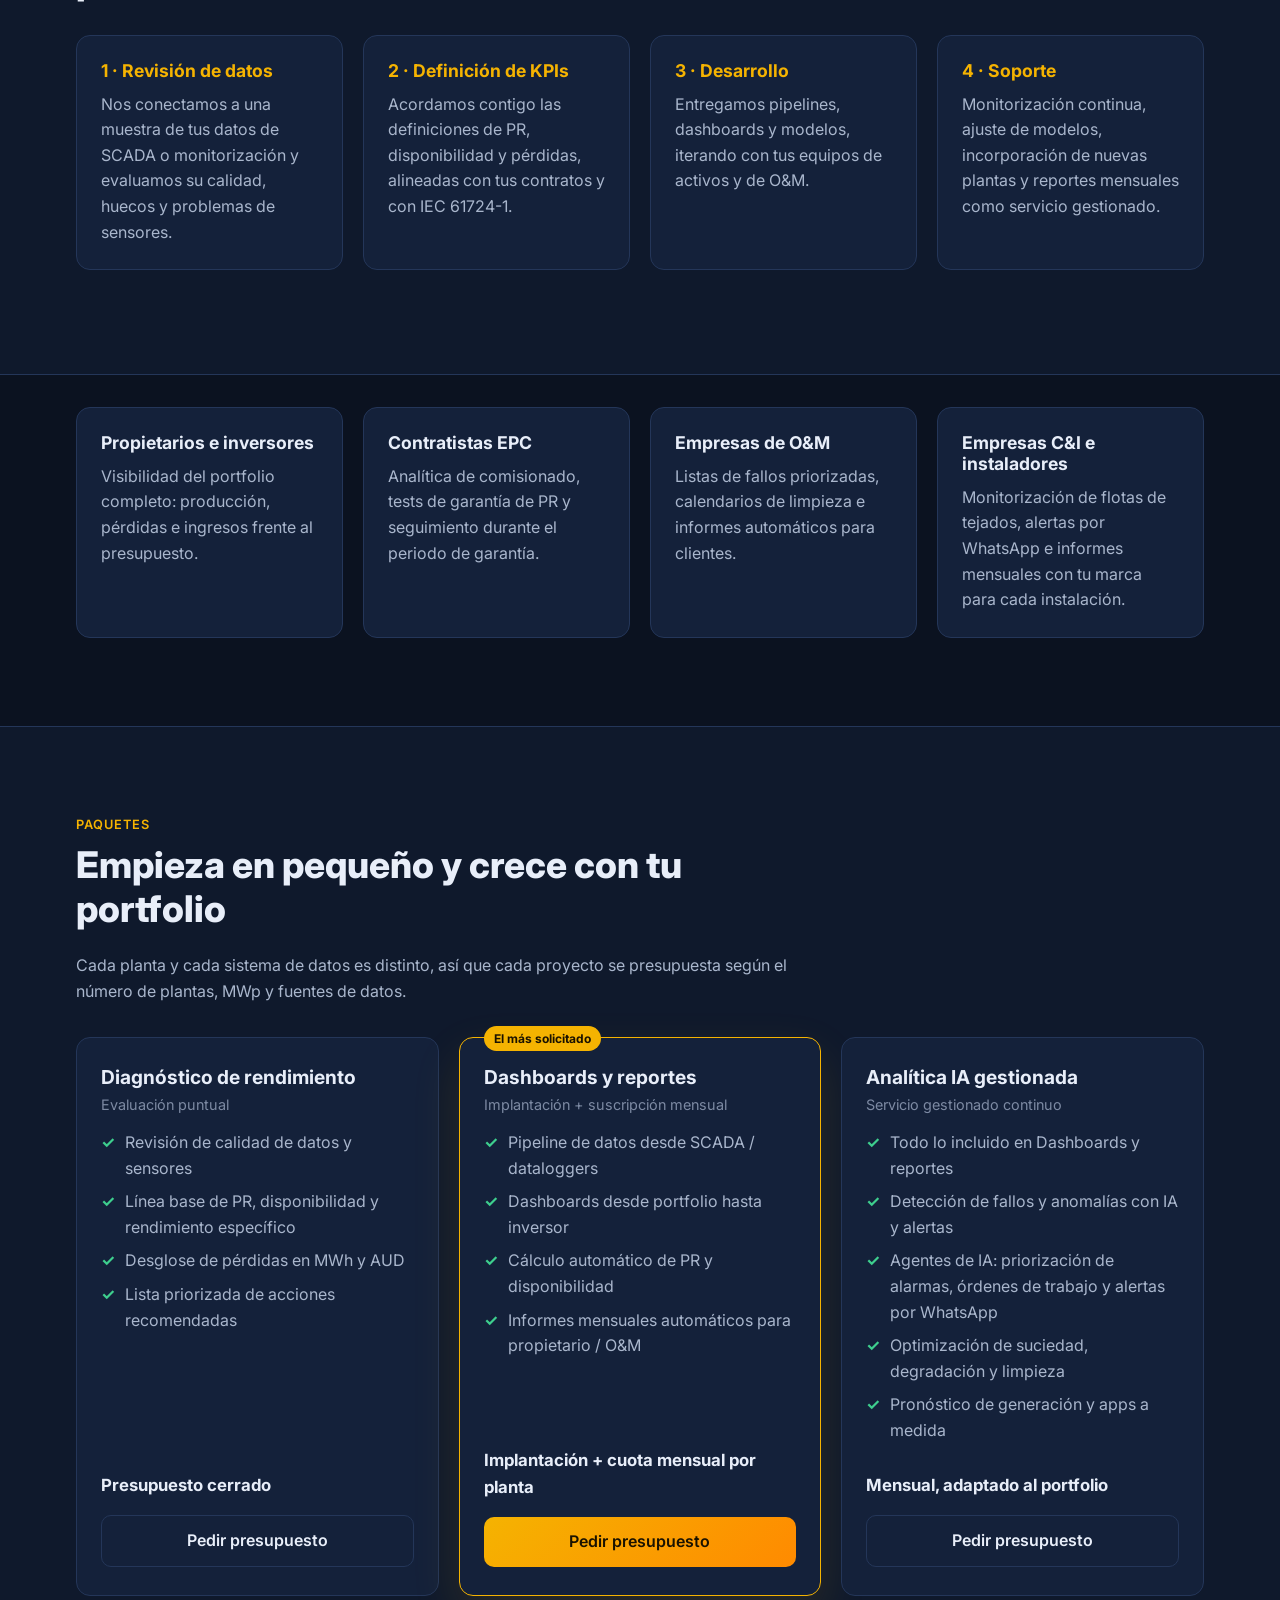
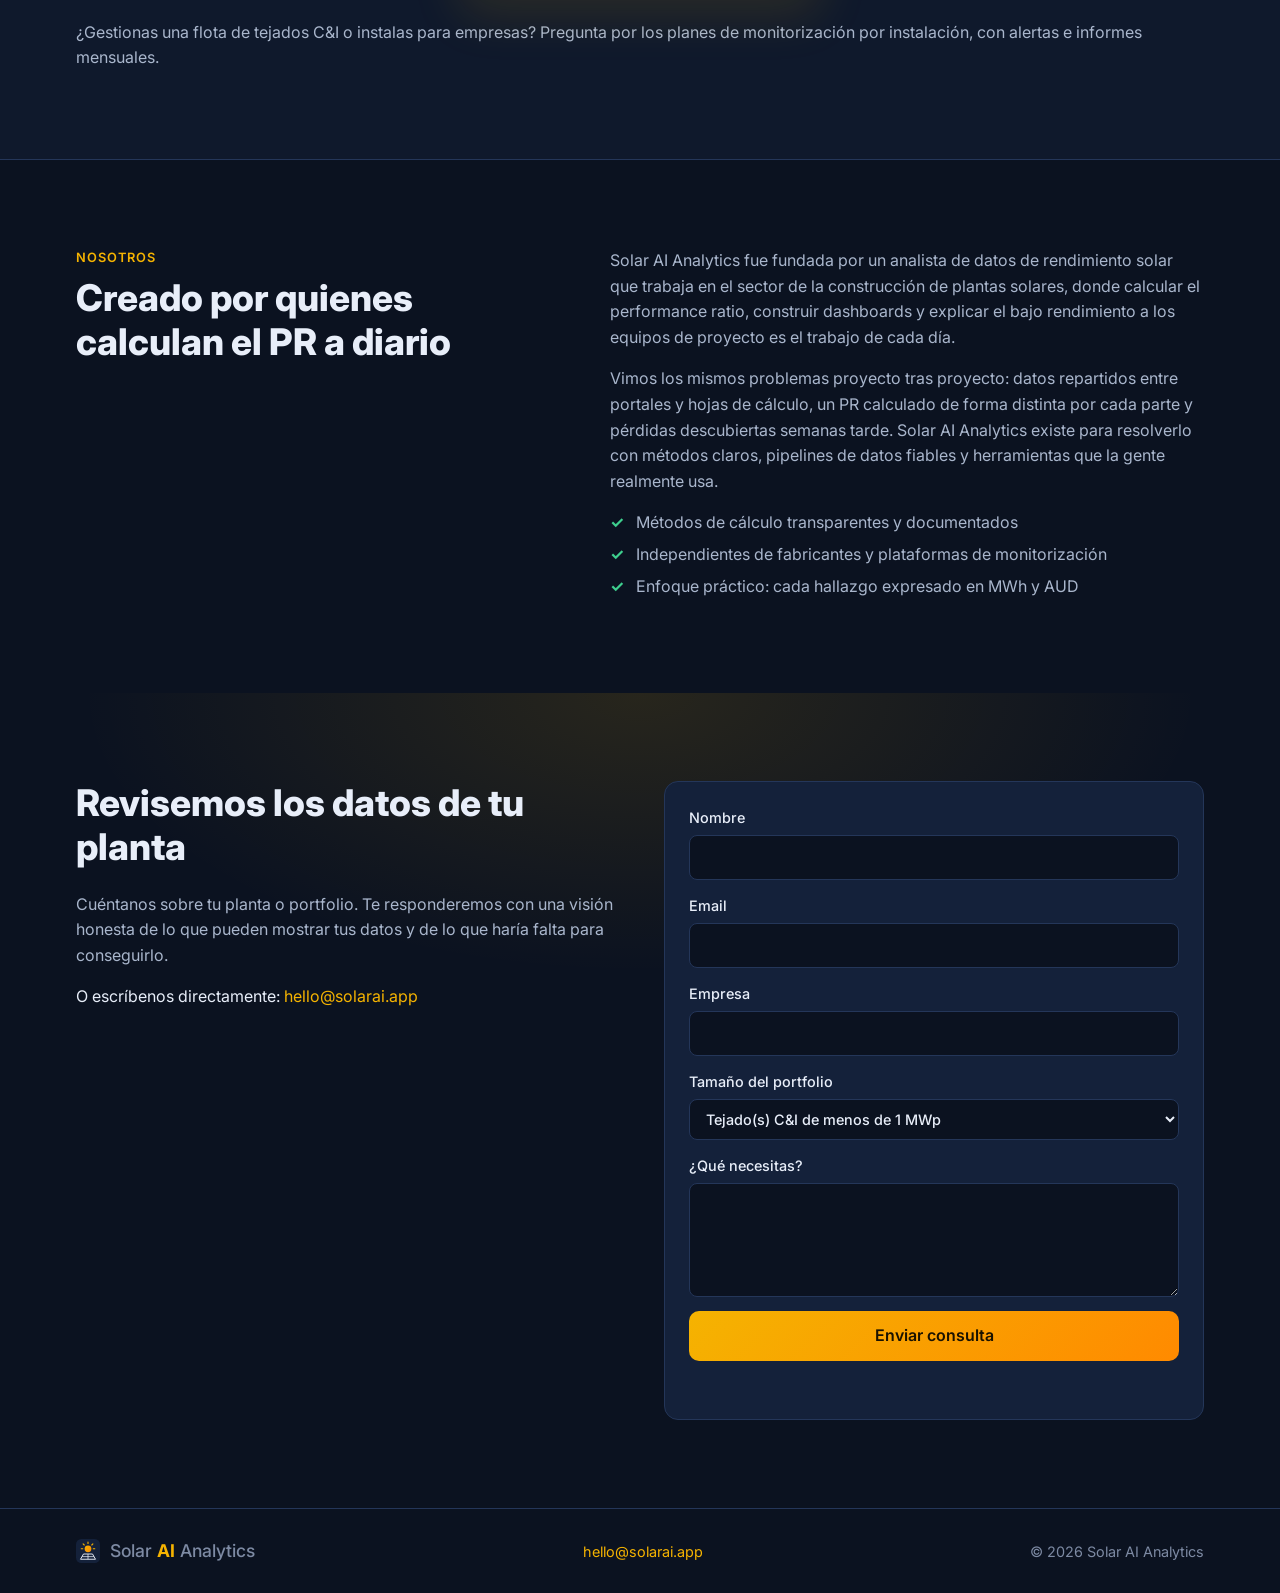
==== commit 018abca2: "Add AI agents & automation section and C&I/installer services - New 'AI agents & automation' block u" ====
--- a/es/index.html
+++ b/es/index.html
@@ -4,7 +4,7 @@
   <meta charset="UTF-8">
   <meta name="viewport" content="width=device-width, initial-scale=1.0">
   <title>Solar AI Analytics — Inteligencia de rendimiento para plantas solares</title>
-  <meta name="description" content="Solar AI Analytics desarrolla dashboards de rendimiento, análisis de performance ratio (PR) y aplicaciones a medida para plantas solares en Australia.">
+  <meta name="description" content="Solar AI Analytics desarrolla dashboards de rendimiento, análisis de performance ratio (PR) y aplicaciones a medida, agentes de IA y alertas automáticas para plantas solares en Australia.">
   <link rel="icon" href="../assets/favicon.svg" type="image/svg+xml">
   <link rel="preconnect" href="https://fonts.googleapis.com">
   <link rel="preconnect" href="https://fonts.gstatic.com" crossorigin>
@@ -24,6 +24,7 @@
       </button>
       <nav id="nav-links" class="nav-links">
         <a href="#services">Servicios</a>
+        <a href="#agents">Agentes IA</a>
         <a href="#demo">Demo</a>
         <a href="#calculator">Calculadora PR</a>
         <a href="#packages">Paquetes</a>
@@ -54,6 +55,7 @@
             <li>Métodos de PR y disponibilidad alineados con IEC 61724-1</li>
             <li>Compatible con tu SCADA, dataloggers y portales de monitorización actuales</li>
             <li>Pensado para el NEM y el WEM: curtailment, precios negativos, clipping</li>
+            <li>Alertas e informes por WhatsApp, SMS, email o Teams</li>
           </ul>
         </div>
         <div class="hero-card" aria-hidden="true">
@@ -104,6 +106,31 @@
           <article class="service"><div class="icon">🛠️</div><h3>Ingeniería de datos</h3><p>Pipelines que integran datos de SCADA, dataloggers y estaciones meteorológicas, los limpian y los guardan en una única base de datos fiable.</p></article>
           <article class="service"><div class="icon">📱</div><h3>Apps y herramientas a medida</h3><p>Apps de campo para técnicos de O&amp;M, mapas de trackers y bloques, enlaces a órdenes de trabajo y cualquier herramienta interna que necesite tu equipo.</p></article>
           <article class="service"><div class="icon">🎓</div><h3>Formación y consultoría</h3><p>Ayudamos a tu equipo a adoptar definiciones de KPI coherentes y a sacar el máximo partido a las herramientas que construimos.</p></article>
+          <article class="service"><div class="icon">🏢</div><h3>Monitorización de tejados C&amp;I y flotas</h3><p>Una sola vista para inversores de distintas marcas, pensada para empresas e instaladores, usando las APIs de monitorización de los fabricantes cuando existen, con alertas e informes mensuales con tu marca.</p></article>
+          <article class="service"><div class="icon">⚡</div><h3>Análisis de curtailment y pérdidas de mercado</h3><p>Separamos el curtailment de red, los límites de exportación y los periodos de precios negativos de los fallos reales, para que cada MWh perdido tenga causa y responsable.</p></article>
+          <article class="service"><div class="icon">🌱</div><h3>Datos de emisiones y sostenibilidad</h3><p>Generación, autoconsumo y emisiones evitadas, listos para informes de sostenibilidad y de dirección.</p></article>
+        </div>
+
+        <!-- AGENTES IA -->
+        <div id="agents" class="subsection">
+          <p class="eyebrow">Agentes de IA y automatización</p>
+          <h2 class="section-title">De la alarma a la reparación, sin perseguir a nadie</h2>
+          <p class="section-sub">Agentes de IA que vigilan tus datos las 24 horas, deciden qué es importante y hacen llegar la información correcta a la persona adecuada. Leen datos y avisan a personas; nunca controlan los equipos de la planta.</p>
+          <ol class="flow">
+            <li><span>1</span>Entrada de datos<small>SCADA, dataloggers, portales de inversores, clima</small></li>
+            <li><span>2</span>La IA detecta<small>Real vs esperado, por inversor y string</small></li>
+            <li><span>3</span>El agente prioriza<small>Agrupa alarmas, filtra ruido, sugiere la causa</small></li>
+            <li><span>4</span>Aviso al equipo<small>WhatsApp, SMS, email o Teams, con impacto en AUD</small></li>
+            <li><span>5</span>Cierre<small>Orden de trabajo, fotos e informe de cierre</small></li>
+          </ol>
+          <div class="grid grid-3">
+            <article class="service"><div class="icon">🔔</div><h3>Alertas inteligentes</h3><p>Avisos solo cuando importa, por WhatsApp, SMS, email o Teams, cada uno con producción esperada vs real y el coste estimado de esperar.</p></article>
+            <article class="service"><div class="icon">🧠</div><h3>Agente de priorización de alarmas</h3><p>Agrupa y ordena cientos de alarmas de SCADA e inversores, filtra el ruido conocido (noche, cortes de comunicación, curtailment) y sugiere la causa probable.</p></article>
+            <article class="service"><div class="icon">🗂️</div><h3>Órdenes de trabajo automáticas</h3><p>De la alarma al ticket y al técnico de forma automática, con fotos y notas desde campo y un informe de cierre generado para el cliente.</p></article>
+            <article class="service"><div class="icon">💬</div><h3>Asistente para técnicos</h3><p>Los técnicos preguntan por códigos de error y procedimientos y reciben respuestas basadas en tus manuales, procedimientos de O&amp;M e historial de la planta, citando la fuente.</p></article>
+            <article class="service"><div class="icon">📎</div><h3>Expedientes de garantía</h3><p>Reúne los datos, la cronología del evento y las fotos necesarias para reclamaciones de garantía de inversores y módulos, listos para enviar al fabricante.</p></article>
+            <article class="service"><div class="icon">📲</div><h3>Asistente de informes para propietarios</h3><p>Propietarios y responsables de planta preguntan «¿cuánto generamos y ahorramos este mes?» por WhatsApp o email y reciben la respuesta al momento.</p></article>
+          </div>
         </div>
       </div>
     </section>
@@ -201,10 +228,11 @@
 
     <!-- A QUIÉN -->
     <section class="section who">
-      <div class="container grid grid-3">
+      <div class="container grid grid-4">
         <div class="audience"><h3>Propietarios e inversores</h3><p>Visibilidad del portfolio completo: producción, pérdidas e ingresos frente al presupuesto.</p></div>
         <div class="audience"><h3>Contratistas EPC</h3><p>Analítica de comisionado, tests de garantía de PR y seguimiento durante el periodo de garantía.</p></div>
         <div class="audience"><h3>Empresas de O&amp;M</h3><p>Listas de fallos priorizadas, calendarios de limpieza e informes automáticos para clientes.</p></div>
+        <div class="audience"><h3>Empresas C&amp;I e instaladores</h3><p>Monitorización de flotas de tejados, alertas por WhatsApp e informes mensuales con tu marca para cada instalación.</p></div>
       </div>
     </section>
 
@@ -246,6 +274,7 @@
             <ul>
               <li>Todo lo incluido en Dashboards y reportes</li>
               <li>Detección de fallos y anomalías con IA y alertas</li>
+              <li>Agentes de IA: priorización de alarmas, órdenes de trabajo y alertas por WhatsApp</li>
               <li>Optimización de suciedad, degradación y limpieza</li>
               <li>Pronóstico de generación y apps a medida</li>
             </ul>
@@ -253,6 +282,7 @@
             <a href="#contact" class="btn btn-ghost">Pedir presupuesto</a>
           </article>
         </div>
+        <p class="pkg-note">¿Gestionas una flota de tejados C&amp;I o instalas para empresas? Pregunta por los planes de monitorización por instalación, con alertas e informes mensuales.</p>
       </div>
     </section>
 
@@ -289,7 +319,8 @@
           <label>Empresa<input type="text" name="company" autocomplete="organization"></label>
           <label>Tamaño del portfolio
             <select name="size">
-              <option>Menos de 5 MWp</option>
+              <option>Tejado(s) C&amp;I de menos de 1 MWp</option>
+              <option>1 – 5 MWp</option>
               <option>5 – 50 MWp</option>
               <option>50 – 200 MWp</option>
               <option>Más de 200 MWp</option>
--- a/css/styles.css
+++ b/css/styles.css
@@ -210,3 +210,20 @@
   .about-grid { grid-template-columns: 1fr; gap: 8px; }
   .packages { grid-template-columns: 1fr; }
 }
+
+/* AI agents */
+.subsection { margin-top: 88px; padding-top: 72px; border-top: 1px solid var(--border); }
+.flow { list-style: none; padding: 0; margin: 32px 0 0; display: grid; grid-template-columns: repeat(5, 1fr); gap: 12px; }
+.flow li { position: relative; background: var(--surface-2); border: 1px solid var(--border); border-radius: 10px; padding: 16px; font-weight: 600; display: flex; flex-direction: column; gap: 4px; }
+.flow li span { display: inline-grid; place-items: center; width: 26px; height: 26px; border-radius: 50%; background: var(--accent); color: #1a1200; font-size: .8rem; font-weight: 700; margin-bottom: 6px; }
+.flow li small { color: var(--text-2); font-weight: 400; font-size: .85rem; }
+.flow li:not(:last-child)::after { content: "→"; position: absolute; right: -11px; top: 50%; transform: translateY(-50%); color: var(--accent); font-weight: 700; z-index: 1; }
+.pkg-note { color: var(--text-2); margin: 24px 0 0; }
+
+@media (max-width: 960px) {
+  .flow { grid-template-columns: 1fr; }
+  .flow li:not(:last-child)::after { content: "↓"; right: auto; left: 50%; top: auto; bottom: -15px; transform: translateX(-50%); }
+}
+@media (max-width: 720px) {
+  .subsection { margin-top: 64px; padding-top: 56px; }
+}
